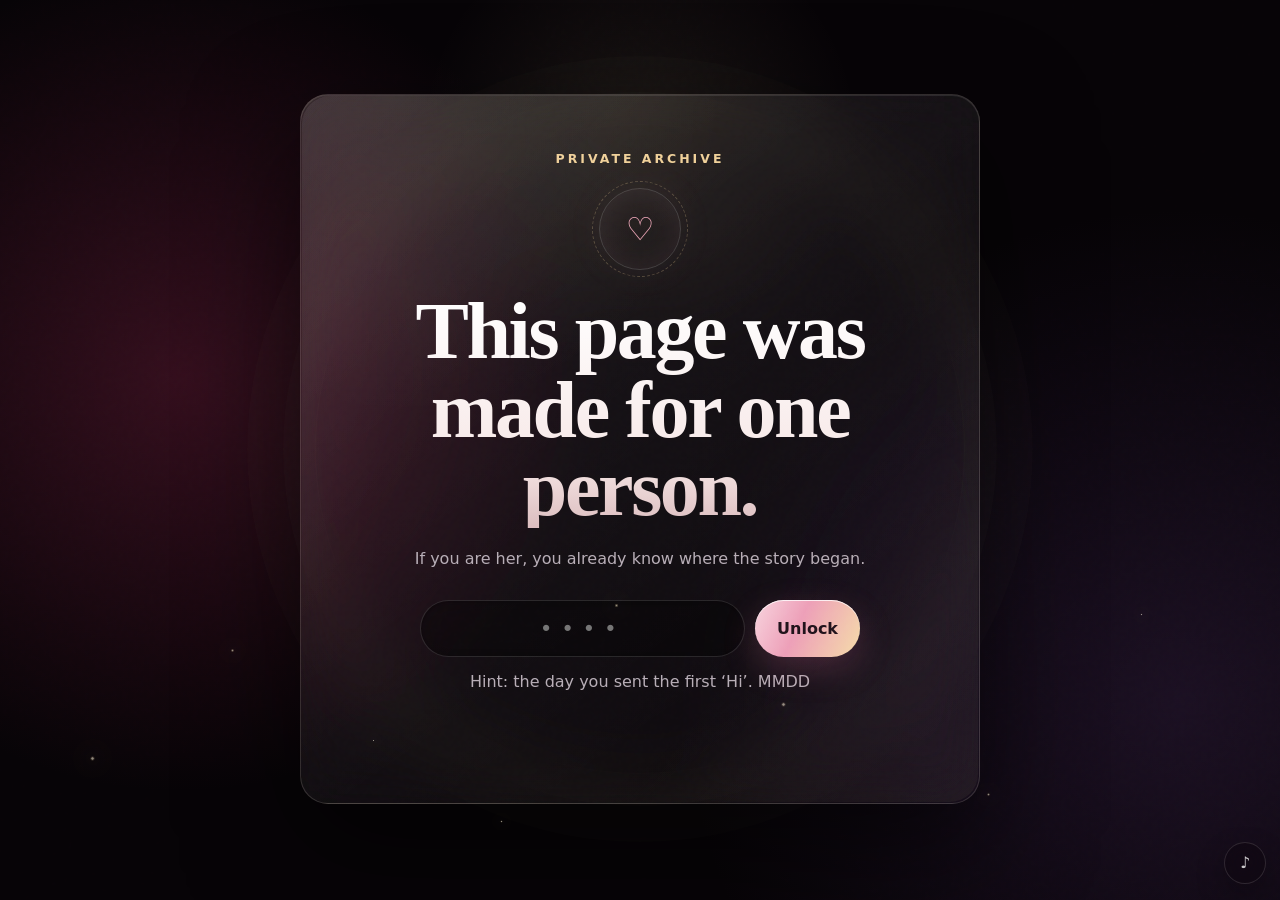
==== index.html @ b988c77b "Make Palagi player persistent through the story" ====
<!doctype html>
<html lang="en">
<head>
  <meta charset="utf-8" />
  <meta name="viewport" content="width=device-width, initial-scale=1, viewport-fit=cover" />
  <meta name="theme-color" content="#10080e" />
  <meta name="color-scheme" content="dark" />
  <meta name="apple-mobile-web-app-capable" content="yes" />
  <meta name="apple-mobile-web-app-status-bar-style" content="black-translucent" />
  <meta name="robots" content="noindex,nofollow,noarchive" />
  <title>Private Archive</title>
  <link rel="stylesheet" href="styles.css" />
</head>
<body>
  <div class="grain" aria-hidden="true"></div>
  <div class="premium-ambient" aria-hidden="true">
    <i></i><i></i><i></i><i></i><i></i><i></i><i></i><i></i>
  </div>
  <div id="experience-progress" class="experience-progress" aria-hidden="true">
    <span class="experience-progress__bar"></span>
    <span class="experience-progress__label">PRIVATE ARCHIVE</span>
  </div>
  <button id="sound-toggle" class="sound-toggle" type="button" aria-label="Play Palagi" aria-pressed="false">
    <span class="sound-toggle__icon">♪</span>
  </button>
  <aside id="song-sheet" class="song-sheet" aria-hidden="true" aria-label="Favorite song player">
    <button id="song-close" class="song-sheet__close" type="button" aria-label="Close song player">×</button>
    <div class="song-sheet__kicker">HER FAVORITE SONG</div>
    <h3>Palagi</h3>
    <p class="song-sheet__artist">TJ Monterde</p>
    <div class="song-sheet__frame">
      <iframe id="palagi-player" title="Palagi by TJ Monterde" loading="lazy"
        allow="autoplay; encrypted-media; picture-in-picture" allowfullscreen></iframe>
    </div>
    <p class="song-sheet__note">Tap play once. You can close this panel and Palagi will keep playing while you continue the story. ♡</p>
    <div class="song-sheet__actions">
      <button id="song-hide" class="song-sheet__action" type="button">Hide player • keep music</button>
      <button id="song-stop" class="song-sheet__action song-sheet__action--danger" type="button">Stop song</button>
    </div>
    <a class="song-sheet__link" href="https://www.youtube.com/watch?v=v82VtUUGFqk" target="_blank" rel="noopener">Open official music video ↗</a>
  </aside>
  <div id="photo-lightbox" class="photo-lightbox" aria-hidden="true" role="dialog" aria-label="Photo viewer">
    <button class="photo-lightbox__close" type="button" aria-label="Close photo">×</button>
    <img class="photo-lightbox__img" alt="" />
    <div class="photo-lightbox__caption"></div>
  </div>
  <main id="app" class="app-shell">

    <section class="scene active" id="scene-lock" data-scene="lock" aria-labelledby="lock-title">
      <div class="lock-card glass-card">
        <div class="eyebrow">PRIVATE ARCHIVE</div>
        <div class="lock-orbit" aria-hidden="true"><span>♡</span></div>
        <h1 id="lock-title">This page was made for one person.</h1>
        <p class="muted">If you are her, you already know where the story began.</p>
        <form id="passcode-form" class="pin-form">
          <label class="sr-only" for="passcode">Passcode</label>
          <input id="passcode" inputmode="numeric" maxlength="4" autocomplete="off" placeholder="••••" aria-describedby="passcode-hint passcode-error" />
          <button class="primary-btn" type="submit">Unlock</button>
        </form>
        <p id="passcode-hint" class="hint"></p>
        <p id="passcode-error" class="error" role="status"></p>
      </div>
    </section>

    <section class="scene" id="scene-boot" data-scene="boot" aria-label="Preparing surprise">
      <div class="boot-wrap">
        <div class="eyebrow">SOFIA ARCHIVE // BOOT</div>
        <div id="boot-lines" class="boot-lines" aria-live="polite"></div>
        <div class="progress-track"><div id="boot-progress" class="progress-bar"></div></div>
      </div>
    </section>

    <section class="scene hero-scene" id="scene-hero" data-scene="hero" aria-labelledby="hero-title">
      <img class="hero-bg" src="assets/images/hero-sofia.png" alt="Sofia smiling while holding a bouquet" />
      <div class="hero-shade"></div>
      <div class="hero-copy">
        <div class="eyebrow light" id="hero-date">FOR SOFIA • SEPTEMBER 27</div>
        <h1 id="hero-title">Happy 27th Birthday,<br><em>Love.</em></h1>
        <p id="hero-subtitle">September 27, 2026. This little corner of the internet exists only because you do.</p>
        <button class="primary-btn light-btn" data-next="story">Open our story</button>
      </div>
    </section>

    <section class="scene" id="scene-story" data-scene="story" aria-labelledby="story-title">
      <div class="topbar">
        <div>
          <div class="eyebrow">OUR STORY</div>
          <h2 id="story-title">It started with one word.</h2>
        </div>
        <div class="story-count"><span id="story-index">1</span> / <span id="story-total">7</span></div>
      </div>

      <div class="story-stage" id="story-stage">
        <article class="story-card active" data-story="0">
          <div class="story-media phone-frame"><img src="assets/images/first-hi.webp" alt="Screenshot of Sofia's first Hi message" /></div>
          <div class="story-copy">
            <span class="story-date">June 10, 2023</span>
            <h3>The first “Hi.”</h3>
            <p>And yes, for the permanent historical record: <strong>she made the first move.</strong> 😂</p>
          </div>
        </article>

        <article class="story-card" data-story="1">
          <div class="story-media"><img src="assets/images/first-meetup.webp" alt="First meetup photo together" /></div>
          <div class="story-copy"><span class="story-date">CHAPTER 02</span><h3>One “Hi” became a meet-up.</h3><p>Two smiles, one camera, and apparently the beginning of a very long side quest together.</p></div>
        </article>

        <article class="story-card" data-story="2">
          <div class="story-media"><img src="assets/images/first-date.webp" alt="First date photo together" /></div>
          <div class="story-copy"><span class="story-date">CHAPTER 03</span><h3>Then came the first date.</h3><p>No cinematic soundtrack. No perfect script. Just us, figuring out what this thing might become.</p></div>
        </article>

        <article class="story-card" data-story="3">
          <div class="story-collage three-up">
            <img src="assets/images/couple-dinner-striped.webp" alt="Couple dinner memory" />
            <img src="assets/images/couple-home-food.webp" alt="Couple enjoying food at home" />
            <img src="assets/images/couple-blue-dress.webp" alt="Couple selfie" />
          </div>
          <div class="story-copy"><span class="story-date">THE EVERYDAY STUFF</span><h3>Somehow, ordinary days became my favorites.</h3><p>Meals, malls, random selfies, small trips, tired days. The quiet archive of being us.</p></div>
        </article>

        <article class="story-card" data-story="4">
          <div class="story-collage two-up">
            <img src="assets/images/couple-christmas-dog.webp" alt="Christmas together with a dog" />
            <img src="assets/images/couple-wedding-mirror.webp" alt="Couple dressed up at a wedding" />
          </div>
          <div class="story-copy"><span class="story-date">MILESTONES</span><h3>Seasons changed. We kept showing up.</h3><p>Different places, different versions of us, same team.</p></div>
        </article>

        <article class="story-card" data-story="5">
          <div class="story-collage three-up">
            <img src="assets/images/couple-dinner-bouquet.webp" alt="Kim and Sofia together at dinner" />
            <img src="assets/images/couple-restaurant-yellow.webp" alt="Kim and Sofia sharing another meal together" />
            <img src="assets/images/couple-dinner-striped.webp" alt="Kim and Sofia on a casual date" />
          </div>
          <div class="story-copy"><span class="story-date">JULY 08 • OUR ANNIVERSARY</span><h3>The date we call ours.</h3><p>Some dates belong to the calendar. <strong>July 08 belongs to us.</strong> Another marker in the story we keep choosing together.</p></div>
        </article>

        <article class="story-card proposal-card" data-story="6">
          <div class="proposal-layout">
            <video id="proposal-video" controls playsinline preload="metadata" poster="assets/images/proposal-hands.webp">
              <source src="assets/video/proposal.mp4" type="video/mp4" />
            </video>
            <div class="proposal-stills">
              <img src="assets/images/proposal-ring-face.webp" alt="Proposal ring photo" />
              <img src="assets/images/proposal-hands.webp" alt="Hands showing engagement ring" />
            </div>
          </div>
          <div class="story-copy"><span class="story-date">THE QUESTION</span><h3>I stopped imagining a future with you.</h3><p>I started planning one. <strong>And you said yes.</strong> 💍</p></div>
        </article>

        <article class="story-card" data-story="7">
          <div class="story-media"><img src="assets/images/couple-christmas-selfie.webp" alt="Recent happy photo together" /></div>
          <div class="story-copy"><span class="story-date">NOW</span><h3>And the story is still being written.</h3><p>Which is lucky, because I have a lot more pages planned.</p></div>
        </article>
      </div>

      <div class="story-controls">
        <button id="story-prev" class="icon-btn" aria-label="Previous memory">←</button>
        <div id="story-dots" class="story-dots" aria-label="Story progress"></div>
        <button id="story-next" class="primary-btn">Next memory</button>
      </div>
    </section>

    <section class="scene chaos-scene" id="scene-chaos" data-scene="chaos" aria-labelledby="chaos-title">
      <div class="topbar">
        <div><div class="eyebrow">CLASSIFIED FILES</div><h2 id="chaos-title">SOFIA.exe</h2></div>
        <span class="status-pill">CHAOS: STABLE-ISH</span>
      </div>
      <p class="section-lede">A very serious investigation into one suspiciously adorable human.</p>
      <div class="chaos-grid">
        <figure class="chaos-card tilt-left"><img src="assets/images/funny-sofia-icecream.webp" alt="Sofia eating ice cream" /><figcaption>Evidence 01: Snack protocol engaged.</figcaption></figure>
        <figure class="chaos-card tilt-right"><img src="assets/images/funny-couple-1.webp" alt="Funny couple selfie" /><figcaption>Evidence 02: Two functioning adults.</figcaption></figure>
        <figure class="chaos-card tilt-left"><img src="assets/images/funny-sofia-scarf.webp" alt="Sofia posing with a scarf" /><figcaption>Evidence 03: Main character physics.</figcaption></figure>
        <figure class="chaos-card tilt-right"><img src="assets/images/funny-sofia-food.webp" alt="Sofia presenting food" /><figcaption>Evidence 04: Food detected. Happiness restored.</figcaption></figure>
        <figure class="chaos-card tilt-left"><img src="assets/images/funny-sofia-coffee.webp" alt="Sofia posing near coffee" /><figcaption>Evidence 05: Caffeine diplomacy.</figcaption></figure>
        <figure class="chaos-card tilt-right"><img src="assets/images/funny-sofia-home.webp" alt="Sofia at home" /><figcaption>Evidence 06: The look that ends arguments.</figcaption></figure>
      </div>
      <button class="primary-btn center-btn" data-next="game-intro">Continue investigation</button>
    </section>

    <section class="scene game-intro-scene" id="scene-game-intro" data-scene="game-intro" aria-labelledby="game-intro-title">
      <div class="game-intro-card glass-card">
        <div class="eyebrow">BONUS LEVEL UNLOCKED</div>
        <div class="versus-row">
          <div class="avatar-chip"><img src="assets/images/game-sofia.webp" alt="Sofia game avatar" /><span>SOFIA</span></div>
          <div class="vs">VS</div>
          <div class="avatar-chip danger"><img src="assets/images/game-kim.webp" alt="Kim game obstacle avatar" /><span>KIM × ???</span></div>
        </div>
        <h2 id="game-intro-title">MISSION: Escape from Kim.</h2>
        <p>Jump over four obstacles. That is all. Definitely nothing suspicious after that.</p>
        <button class="primary-btn" id="start-game">Start mission</button>
      </div>
    </section>

    <section class="scene game-scene" id="scene-game" data-scene="game" aria-labelledby="game-title">
      <div class="game-hud">
        <div><span class="eyebrow">ESCAPE FROM KIM</span><h2 id="game-title">Tap to jump</h2></div>
        <div class="score-box"><span id="game-score">0</span><small>KIMS AVOIDED</small></div>
      </div>
      <div class="game-shell" id="game-shell">
        <canvas id="game-canvas" aria-label="Mini game where Sofia jumps over Kim obstacles"></canvas>
        <div class="game-message" id="game-message" aria-live="polite"></div>
      </div>
      <div class="game-controls-note">Tap anywhere in the game or press Space.</div>
    </section>

    <section class="scene vault-scene" id="scene-vault" data-scene="vault" aria-labelledby="vault-title">
      <div class="vault-header">
        <div class="eyebrow">UNEXPECTED DATA FOUND</div>
        <h2 id="vault-title">Secret vault unlocked.</h2>
        <p>You did not lose the game. The game was the key.</p>
      </div>

      <div class="vault-grid">
        <button class="vault-card" data-vault="childhood">
          <span class="vault-icon">✦</span>
          <span class="vault-label">A photo I never get tired of</span>
          <span class="vault-open">Open</span>
        </button>
        <button class="vault-card" data-vault="letter">
          <span class="vault-icon">✉</span>
          <span class="vault-label">One last letter</span>
          <span class="vault-open">Open</span>
        </button>
        <button class="vault-card" data-vault="voice">
          <span class="vault-icon">◉</span>
          <span class="vault-label">A message in my voice</span>
          <span class="vault-open">Open</span>
        </button>
      </div>
      <div id="vault-panel" class="vault-panel" aria-live="polite"></div>
      <button class="primary-btn center-btn" id="to-cake">One final birthday mission</button>
    </section>

    <section class="scene cake-scene" id="scene-cake" data-scene="cake" aria-labelledby="cake-title">
      <div class="cake-copy">
        <div class="eyebrow">NO JOKES FOR THIS PART</div>
        <h2 id="cake-title">Make a wish, Sofia.</h2>
        <p id="cake-subtitle">Twenty-seven candles would be a fire hazard, so five will have to do. 😂 When you are ready, blow toward the microphone.</p>
      </div>

      <div class="cake-wrap" aria-label="Birthday cake with five candles">
        <div class="candles" id="candles">
          <span class="candle"><i class="flame"></i></span>
          <span class="candle"><i class="flame"></i></span>
          <span class="candle"><i class="flame"></i></span>
          <span class="candle"><i class="flame"></i></span>
          <span class="candle"><i class="flame"></i></span>
        </div>
        <div class="cake-top"></div>
        <div class="cake-layer layer-1"></div>
        <div class="cake-layer layer-2"></div>
        <div class="cake-plate"></div>
      </div>

      <div class="mic-actions">
        <button class="primary-btn" id="enable-mic">Enable microphone</button>
        <button class="ghost-btn" id="manual-blow">Or hold to blow</button>
      </div>
      <p id="mic-status" class="hint">Microphone access is optional.</p>
    </section>

    <section class="scene finale-scene" id="scene-finale" data-scene="finale" aria-labelledby="finale-title">
      <div id="confetti" class="confetti" aria-hidden="true"></div>
      <img class="finale-photo" src="assets/images/couple-christmas-selfie.webp" alt="Kim and Sofia smiling together" />
      <div class="finale-shade"></div>
      <div class="finale-copy">
        <div class="eyebrow light" id="finale-eyebrow">HAPPY 27TH BIRTHDAY • SEPTEMBER 27</div>
        <h1 id="finale-title">To my favorite person.</h1>
        <p id="final-line"></p>
        <div class="finale-actions">
          <button class="light-outline" id="replay-story">Replay memories</button>
          <button class="light-outline" id="replay-game">Play the impossible game again</button>
        </div>
      </div>
    </section>

  </main>

  <script src="config.js"></script>
  <script src="app.js"></script>
  <script src="premium.js"></script>
</body>
</html>
---- styles.css ----
:root {
  --bg: #09070b;
  --surface: #130f16;
  --surface-2: #1c1520;
  --text: #f7eff5;
  --muted: #b8aeb7;
  --rose: #f1a9ba;
  --wine: #7f233f;
  --gold: #f0d19a;
  --danger: #ff6d78;
  --border: rgba(255,255,255,.12);
  --shadow: 0 30px 80px rgba(0,0,0,.35);
  --radius: 28px;
}

* { box-sizing: border-box; }
html, body { margin: 0; min-height: 100%; background: var(--bg); color: var(--text); font-family: Inter, ui-sans-serif, system-ui, -apple-system, BlinkMacSystemFont, "Segoe UI", sans-serif; }
body { min-height: 100svh; overflow-x: hidden; }
button, input { font: inherit; }
button { cursor: pointer; }
img, video { max-width: 100%; display: block; }

.app-shell { min-height: 100svh; position: relative; }
.scene { min-height: 100svh; display: none; opacity: 0; transform: translateY(10px); transition: opacity .45s ease, transform .45s ease; position: relative; padding: clamp(24px, 5vw, 72px); overflow: hidden; }
.scene.active { display: flex; opacity: 1; transform: translateY(0); }
.scene.exiting { opacity: 0; transform: translateY(-8px); }

.grain { position: fixed; inset: 0; pointer-events: none; z-index: 50; opacity: .055; background-image: url("data:image/svg+xml,%3Csvg viewBox='0 0 180 180' xmlns='http://www.w3.org/2000/svg'%3E%3Cfilter id='n'%3E%3CfeTurbulence type='fractalNoise' baseFrequency='.92' numOctaves='3' stitchTiles='stitch'/%3E%3C/filter%3E%3Crect width='100%25' height='100%25' filter='url(%23n)' opacity='.7'/%3E%3C/svg%3E"); mix-blend-mode: soft-light; }

h1, h2, h3, p { margin-top: 0; }
h1, h2, h3 { line-height: .98; letter-spacing: -.03em; }
h1 { font-family: Georgia, "Times New Roman", serif; font-size: clamp(3.5rem, 12vw, 8rem); }
h2 { font-family: Georgia, "Times New Roman", serif; font-size: clamp(2.3rem, 7vw, 5.2rem); }
h3 { font-family: Georgia, "Times New Roman", serif; font-size: clamp(1.8rem, 4.2vw, 3.4rem); margin-bottom: 16px; }
p { line-height: 1.65; }
strong { color: #fff; }

.eyebrow { font-size: .78rem; letter-spacing: .24em; font-weight: 700; color: var(--gold); text-transform: uppercase; }
.eyebrow.light { color: #fff1cb; }
.muted, .hint { color: var(--muted); }
.error { min-height: 1.2em; color: #ff9ba4; }
.sr-only { position: absolute; width: 1px; height: 1px; padding: 0; margin: -1px; overflow: hidden; clip: rect(0,0,0,0); white-space: nowrap; border: 0; }

.glass-card { width: min(680px, 100%); padding: clamp(26px, 6vw, 56px); border: 1px solid var(--border); border-radius: var(--radius); background: linear-gradient(145deg, rgba(255,255,255,.08), rgba(255,255,255,.025)); box-shadow: var(--shadow); backdrop-filter: blur(18px); }

.primary-btn, .ghost-btn, .light-outline, .icon-btn { border: 0; border-radius: 999px; padding: 14px 22px; font-weight: 700; transition: transform .2s ease, box-shadow .2s ease, background .2s ease; }
.primary-btn { background: linear-gradient(135deg, #f2b1c0, #e990ab); color: #21131b; box-shadow: 0 10px 35px rgba(233,144,171,.22); }
.primary-btn:hover, .ghost-btn:hover, .light-outline:hover, .icon-btn:hover { transform: translateY(-2px); }
.primary-btn:active, .ghost-btn:active, .light-outline:active, .icon-btn:active { transform: translateY(0); }
.ghost-btn { background: rgba(255,255,255,.07); color: var(--text); border: 1px solid var(--border); }
.light-outline { background: rgba(0,0,0,.25); color: white; border: 1px solid rgba(255,255,255,.5); backdrop-filter: blur(10px); }
.icon-btn { width: 48px; height: 48px; padding: 0; background: rgba(255,255,255,.08); color: white; border: 1px solid var(--border); }
.center-btn { display: block; margin: 34px auto 0; }

#scene-lock { align-items: center; justify-content: center; background: radial-gradient(circle at 30% 10%, rgba(127,35,63,.32), transparent 34%), radial-gradient(circle at 80% 70%, rgba(81,48,101,.28), transparent 35%), #09070b; }
.lock-card { text-align: center; }
.lock-card h1 { font-size: clamp(2.4rem, 8vw, 5rem); margin: 18px 0; }
.lock-orbit { width: 74px; height: 74px; margin: 22px auto; border: 1px solid rgba(255,255,255,.16); border-radius: 50%; display: grid; place-items: center; position: relative; }
.lock-orbit:before { content: ""; position: absolute; inset: -8px; border-radius: 50%; border: 1px dashed rgba(240,209,154,.25); animation: spin 12s linear infinite; }
.lock-orbit span { font-size: 2rem; color: var(--rose); }
.pin-form { display: flex; gap: 10px; max-width: 440px; margin: 28px auto 12px; }
.pin-form input { flex: 1; min-width: 0; padding: 15px 18px; border-radius: 999px; border: 1px solid var(--border); background: rgba(0,0,0,.25); color: white; text-align: center; font-size: 1.35rem; letter-spacing: .4em; outline: none; }
.pin-form input:focus { border-color: rgba(241,169,186,.7); box-shadow: 0 0 0 4px rgba(241,169,186,.08); }

#scene-boot { align-items: center; justify-content: center; background: #050507; }
.boot-wrap { width: min(780px,100%); }
.boot-lines { min-height: 220px; margin: 30px 0; font-family: ui-monospace, SFMono-Regular, Menlo, Consolas, monospace; color: #e8dfe7; }
.boot-line { opacity: 0; transform: translateY(8px); animation: bootIn .35s forwards; margin: 11px 0; }
.boot-line .ok { color: #8af0bc; }
.progress-track { height: 7px; border-radius: 999px; background: rgba(255,255,255,.08); overflow: hidden; }
.progress-bar { width: 0; height: 100%; background: linear-gradient(90deg, var(--rose), var(--gold)); transition: width .5s ease; }

.hero-scene { align-items: flex-end; min-height: 100svh; padding: clamp(30px, 6vw, 80px); }
.hero-bg, .finale-photo { position: absolute; inset: 0; width: 100%; height: 100%; object-fit: cover; }
.hero-bg { object-position: center 28%; }
.hero-shade { position: absolute; inset: 0; background: linear-gradient(180deg, rgba(5,4,6,.12), rgba(8,5,8,.38) 45%, rgba(8,5,8,.94) 100%); }
.hero-copy { position: relative; z-index: 2; width: min(780px,100%); }
.hero-copy h1 { margin: 12px 0 18px; text-shadow: 0 4px 26px rgba(0,0,0,.4); }
.hero-copy em { color: #ffd8e3; }
.hero-copy p { font-size: clamp(1.05rem, 2vw, 1.3rem); color: rgba(255,255,255,.86); max-width: 600px; }
.light-btn { margin-top: 10px; }

#scene-story, .chaos-scene, .vault-scene { flex-direction: column; background: radial-gradient(circle at 85% 0%, rgba(127,35,63,.18), transparent 28%), var(--bg); }
.topbar { display: flex; align-items: flex-end; justify-content: space-between; gap: 20px; margin-bottom: 26px; }
.topbar h2 { margin: 8px 0 0; font-size: clamp(2.6rem, 6vw, 5.2rem); }
.story-count { color: var(--muted); font-weight: 700; letter-spacing: .1em; }
.story-stage { flex: 1; display: grid; place-items: center; min-height: 0; }
.story-card { display: none; width: min(1100px,100%); grid-template-columns: minmax(0,1.05fr) minmax(280px,.95fr); gap: clamp(28px,5vw,72px); align-items: center; animation: storyIn .5s ease; }
.story-card.active { display: grid; }
.story-media { border-radius: 26px; overflow: hidden; max-height: 60svh; box-shadow: var(--shadow); }
.story-media img { width: 100%; height: 100%; object-fit: cover; max-height: 60svh; }
.phone-frame { width: min(390px,100%); justify-self: center; border: 9px solid #151117; border-radius: 34px; background: #000; }
.story-copy p { color: var(--muted); font-size: 1.05rem; max-width: 520px; }
.story-date { display: inline-block; margin-bottom: 13px; color: var(--gold); font-size: .8rem; letter-spacing: .18em; font-weight: 700; }
.story-collage { display: grid; gap: 12px; min-height: 420px; }
.story-collage img { width: 100%; height: 100%; object-fit: cover; border-radius: 22px; }
.three-up { grid-template-columns: 1fr 1fr; grid-template-rows: 1fr 1fr; }
.three-up img:first-child { grid-row: 1 / 3; }
.two-up { grid-template-columns: 1fr 1fr; }
.proposal-card { grid-template-columns: 1.35fr .65fr; }
.proposal-layout { display: grid; grid-template-columns: 2fr .8fr; gap: 12px; min-height: 430px; }
.proposal-layout video { width: 100%; height: 100%; object-fit: cover; border-radius: 24px; background: #000; }
.proposal-stills { display: grid; gap: 12px; }
.proposal-stills img { width: 100%; height: 100%; object-fit: cover; border-radius: 20px; }
.story-controls { display: grid; grid-template-columns: 48px 1fr auto; gap: 14px; align-items: center; margin-top: 26px; }
.story-dots { display: flex; justify-content: center; gap: 8px; }
.story-dot { width: 9px; height: 9px; border-radius: 50%; border: 0; padding: 0; background: rgba(255,255,255,.2); }
.story-dot.active { background: var(--rose); transform: scale(1.35); }

.chaos-scene { overflow-y: auto; }
.section-lede { color: var(--muted); max-width: 680px; }
.status-pill { border: 1px solid var(--border); padding: 8px 12px; border-radius: 999px; font-size: .74rem; color: #b9f3ce; background: rgba(87,186,125,.08); }
.chaos-grid { width: min(1100px,100%); margin: 26px auto; display: grid; grid-template-columns: repeat(3,1fr); gap: clamp(14px,2vw,24px); }
.chaos-card { margin: 0; background: #f2eee8; color: #251c22; padding: 11px 11px 15px; border-radius: 9px; box-shadow: 0 22px 50px rgba(0,0,0,.28); transition: transform .25s ease; }
.chaos-card img { width: 100%; aspect-ratio: 4/5; object-fit: cover; border-radius: 4px; }
.chaos-card figcaption { padding: 12px 5px 2px; font-weight: 700; font-size: .9rem; }
.chaos-card:hover { transform: rotate(0deg) translateY(-6px) scale(1.02); }
.tilt-left { transform: rotate(-1.7deg); }
.tilt-right { transform: rotate(1.7deg); }

.game-intro-scene { align-items: center; justify-content: center; background: radial-gradient(circle at 50% 25%, rgba(241,169,186,.13), transparent 34%), #08060a; }
.game-intro-card { text-align: center; }
.game-intro-card h2 { font-size: clamp(2.4rem,7vw,5rem); margin: 28px 0 14px; }
.versus-row { display: flex; align-items: center; justify-content: center; gap: clamp(12px,4vw,34px); margin: 28px auto; }
.avatar-chip { display: grid; justify-items: center; gap: 8px; font-weight: 800; font-size: .8rem; letter-spacing: .12em; }
.avatar-chip img { width: clamp(84px,18vw,142px); aspect-ratio: 1; object-fit: cover; border-radius: 50%; border: 4px solid var(--rose); box-shadow: 0 0 0 8px rgba(241,169,186,.09); }
.avatar-chip.danger img { border-color: #ff6977; box-shadow: 0 0 0 8px rgba(255,105,119,.09); }
.vs { font-family: Georgia, "Times New Roman", serif; font-size: clamp(2rem,5vw,4rem); color: var(--gold); font-style: italic; }

.game-scene { flex-direction: column; background: linear-gradient(180deg,#10121b,#08090d); }
.game-hud { display: flex; align-items: flex-end; justify-content: space-between; gap: 18px; margin-bottom: 20px; }
.game-hud h2 { margin: 8px 0 0; font-size: clamp(2rem,5vw,4rem); }
.score-box { text-align: right; font-weight: 800; }
.score-box span { display: block; font-size: 2.3rem; color: var(--gold); }
.score-box small { color: var(--muted); font-size: .7rem; letter-spacing: .15em; }
.game-shell { flex: 1; min-height: 420px; width: min(1200px,100%); margin: auto; border-radius: 30px; overflow: hidden; position: relative; border: 1px solid rgba(255,255,255,.11); background: #171927; box-shadow: 0 28px 80px rgba(0,0,0,.4); touch-action: manipulation; }
#game-canvas { width: 100%; height: 100%; display: block; }
.game-message { position: absolute; inset: 0; display: grid; place-items: center; text-align: center; padding: 30px; pointer-events: none; font-family: Georgia, "Times New Roman", serif; font-size: clamp(2rem,7vw,5rem); text-shadow: 0 4px 30px rgba(0,0,0,.6); opacity: 0; transition: opacity .25s ease; }
.game-message.show { opacity: 1; }
.game-controls-note { text-align: center; color: var(--muted); font-size: .86rem; margin-top: 14px; }

.vault-header { text-align: center; margin-bottom: 28px; }
.vault-header h2 { margin: 10px 0; }
.vault-header p { color: var(--muted); }
.vault-grid { width: min(980px,100%); margin: 0 auto; display: grid; grid-template-columns: repeat(3,1fr); gap: 16px; }
.vault-card { min-height: 190px; text-align: left; padding: 24px; border-radius: 24px; border: 1px solid var(--border); background: linear-gradient(145deg,rgba(255,255,255,.07),rgba(255,255,255,.025)); color: white; display: flex; flex-direction: column; justify-content: space-between; transition: transform .2s ease, border-color .2s ease; }
.vault-card:hover { transform: translateY(-4px); border-color: rgba(241,169,186,.5); }
.vault-icon { font-size: 2rem; color: var(--gold); }
.vault-label { font-family: Georgia, "Times New Roman", serif; font-size: 1.45rem; }
.vault-open { color: var(--rose); font-size: .82rem; font-weight: 700; text-transform: uppercase; letter-spacing: .12em; }
.vault-panel { width: min(900px,100%); margin: 24px auto 0; min-height: 80px; }
.vault-reveal { border: 1px solid var(--border); border-radius: 28px; padding: clamp(22px,5vw,42px); background: rgba(255,255,255,.04); display: grid; grid-template-columns: minmax(180px,.7fr) 1fr; gap: clamp(20px,4vw,40px); align-items: center; animation: storyIn .4s ease; }
.vault-reveal img { width: 100%; max-height: 460px; object-fit: cover; border-radius: 22px; }
.vault-reveal h3 { margin: 0 0 14px; }
.vault-reveal p { color: var(--muted); white-space: pre-line; }
.vault-placeholder { text-align: center; padding: 38px; border: 1px dashed rgba(255,255,255,.18); border-radius: 24px; color: var(--muted); }

.cake-scene { flex-direction: column; align-items: center; justify-content: center; text-align: center; background: radial-gradient(circle at 50% 36%, rgba(242,177,192,.14), transparent 24%), #060507; }
.cake-copy { max-width: 780px; }
.cake-copy h2 { margin: 10px 0 14px; }
.cake-copy p { color: var(--muted); }
.cake-wrap { position: relative; width: min(390px,80vw); height: 330px; margin: 20px auto 4px; }
.cake-layer { position: absolute; left: 50%; transform: translateX(-50%); border-radius: 22px 22px 18px 18px; background: linear-gradient(180deg,#f1b1c2,#c77891); box-shadow: inset 0 -18px 0 rgba(120,35,65,.13); }
.layer-1 { width: 78%; height: 85px; bottom: 64px; }
.layer-2 { width: 62%; height: 75px; bottom: 140px; background: linear-gradient(180deg,#f8d0d9,#e5a1b5); }
.cake-top { position: absolute; left: 50%; bottom: 195px; transform: translateX(-50%); width: 62%; height: 32px; background: #fff3e7; border-radius: 50%; box-shadow: 0 8px 0 #f0c8c2; }
.cake-plate { position: absolute; left: 50%; bottom: 43px; transform: translateX(-50%); width: 92%; height: 20px; border-radius: 50%; background: linear-gradient(180deg,#d6d2d9,#8a858d); }
.candles { position: absolute; left: 50%; bottom: 213px; transform: translateX(-50%); width: 52%; display: flex; justify-content: space-between; z-index: 4; }
.candle { width: 12px; height: 48px; border-radius: 5px; background: repeating-linear-gradient(45deg,#f7f0e9 0 7px,#e68da8 7px 14px); position: relative; }
.flame { position: absolute; width: 16px; height: 25px; left: 50%; top: -28px; transform: translateX(-50%); border-radius: 70% 30% 65% 35%; background: radial-gradient(circle at 50% 65%,#fff8a8 0 24%,#ffc14c 25% 55%,#ff6a3d 56% 100%); filter: drop-shadow(0 0 14px rgba(255,190,74,.75)); animation: flicker .18s infinite alternate; transform-origin: center bottom; transition: opacity .5s ease, transform .5s ease; }
.candle.out .flame { opacity: 0; transform: translateX(-50%) translateY(-10px) scale(.2); }
.candle.out:after { content: ""; position: absolute; width: 9px; height: 35px; left: 50%; top: -36px; border-radius: 50%; border-left: 2px solid rgba(255,255,255,.25); transform: translateX(-50%); animation: smoke 2.3s ease-out forwards; }
.mic-actions { display: flex; gap: 10px; justify-content: center; flex-wrap: wrap; }

.finale-scene { align-items: flex-end; padding: clamp(30px,6vw,80px); }
.finale-photo { object-position: center 45%; }
.finale-shade { position: absolute; inset: 0; background: linear-gradient(180deg,rgba(0,0,0,.12),rgba(0,0,0,.75) 70%,rgba(0,0,0,.92)); }
.finale-copy { position: relative; z-index: 3; width: min(900px,100%); }
.finale-copy h1 { font-size: clamp(3rem,10vw,7.2rem); margin: 10px 0 18px; }
.finale-copy p { font-size: clamp(1.05rem,2vw,1.35rem); max-width: 650px; }
.finale-actions { display: flex; gap: 10px; flex-wrap: wrap; margin-top: 24px; }
.confetti { position: absolute; inset: 0; z-index: 2; overflow: hidden; pointer-events: none; }
.confetti-piece { position: absolute; width: 8px; height: 16px; top: -30px; border-radius: 2px; animation: confettiFall linear forwards; }

@keyframes spin { to { transform: rotate(360deg); } }
@keyframes bootIn { to { opacity: 1; transform: translateY(0); } }
@keyframes storyIn { from { opacity: 0; transform: translateY(14px) scale(.99); } to { opacity: 1; transform: none; } }
@keyframes flicker { from { transform: translateX(-50%) rotate(-4deg) scale(.96); } to { transform: translateX(-50%) rotate(5deg) scale(1.04); } }
@keyframes smoke { 0% { opacity: 0; transform: translateX(-50%) translateY(0) scale(.7); } 20% { opacity: .5; } 100% { opacity: 0; transform: translateX(-20%) translateY(-45px) scale(1.4); } }
@keyframes confettiFall { to { transform: translate3d(var(--drift), 110vh, 0) rotate(760deg); } }

@media (max-width: 820px) {
  .scene { padding: 22px 18px calc(24px + env(safe-area-inset-bottom)); }
  .pin-form { flex-direction: column; }
  .story-card, .proposal-card { grid-template-columns: 1fr; gap: 20px; }
  .story-stage { align-items: start; overflow-y: auto; }
  .story-media { max-height: 48svh; }
  .story-media img { max-height: 48svh; }
  .phone-frame { max-height: 48svh; width: min(320px,88%); }
  .proposal-layout { min-height: 360px; grid-template-columns: 1fr .42fr; }
  .story-copy h3 { font-size: 2.2rem; }
  .chaos-grid { grid-template-columns: repeat(2,1fr); }
  .vault-grid { grid-template-columns: 1fr; }
  .vault-card { min-height: 130px; }
  .vault-reveal { grid-template-columns: 1fr; }
  .vault-reveal img { max-height: 50svh; }
  .game-shell { min-height: 56svh; }
  .hero-bg { object-position: 52% 25%; }
  .finale-photo { object-position: 55% center; }
}

@media (max-width: 520px) {
  .topbar { align-items: start; }
  .topbar h2 { font-size: 2.75rem; }
  .story-controls { grid-template-columns: 44px 1fr; }
  .story-controls .primary-btn { grid-column: 1 / 3; }
  .story-dots { justify-content: flex-end; }
  .chaos-grid { grid-template-columns: 1fr 1fr; gap: 9px; }
  .chaos-card { padding: 7px 7px 10px; }
  .chaos-card figcaption { font-size: .76rem; }
  .versus-row { gap: 12px; }
  .game-hud h2 { font-size: 2.1rem; }
  .score-box span { font-size: 1.7rem; }
  .finale-actions { flex-direction: column; align-items: flex-start; }
}

@media (prefers-reduced-motion: reduce) {
  *, *:before, *:after { animation-duration: .01ms !important; animation-iteration-count: 1 !important; scroll-behavior: auto !important; transition-duration: .01ms !important; }
}


/* =========================================================
   V2 PREMIUM MOBILE EXPERIENCE
   Cinematic polish layered on top of the stable V1.2 build.
   ========================================================= */

:root{
  --premium-ink:#070407;
  --premium-wine:#3a0d1f;
  --premium-rose:#f3b6c7;
  --premium-champagne:#f5dca9;
  --premium-pearl:#fffaf7;
  --premium-glass:rgba(22,10,18,.58);
  --premium-line:rgba(255,242,225,.16);
  --premium-shadow:0 28px 90px rgba(0,0,0,.52);
  --premium-ease:cubic-bezier(.2,.8,.2,1);
}

html{scroll-behavior:smooth;background:#070407;}
body{
  background:
    radial-gradient(circle at 20% -10%,rgba(126,31,65,.24),transparent 30%),
    radial-gradient(circle at 90% 30%,rgba(83,55,111,.14),transparent 25%),
    #070407;
  -webkit-font-smoothing:antialiased;
  text-rendering:optimizeLegibility;
  overscroll-behavior-y:none;
}
body.lightbox-open{overflow:hidden;}
button{-webkit-tap-highlight-color:transparent;}
button:focus-visible,input:focus-visible{outline:2px solid var(--premium-champagne);outline-offset:4px;}
::selection{background:rgba(243,182,199,.35);color:white;}

.app-shell{isolation:isolate;}
.scene{
  padding-top:max(24px,env(safe-area-inset-top));
  padding-left:max(18px,env(safe-area-inset-left));
  padding-right:max(18px,env(safe-area-inset-right));
  padding-bottom:max(26px,env(safe-area-inset-bottom));
}
.scene.active{
  animation:premiumSceneIn .82s var(--premium-ease) both;
}
.scene.exiting{
  animation:premiumSceneOut .32s ease both;
}
.scene::after{
  content:"";
  position:absolute;
  inset:0;
  pointer-events:none;
  background:linear-gradient(120deg,transparent 0 42%,rgba(255,255,255,.028) 50%,transparent 58%);
  transform:translateX(-120%);
  animation:sceneSheen 7s ease-in-out infinite;
  z-index:0;
}

.grain{opacity:.075;z-index:90;}
.premium-ambient{
  position:fixed;inset:0;z-index:80;pointer-events:none;overflow:hidden;
  mix-blend-mode:screen;opacity:.55;
}
.premium-ambient i{
  position:absolute;width:5px;height:5px;border-radius:50%;
  background:radial-gradient(circle,#fff8df 0 26%,rgba(245,220,169,.55) 32%,transparent 72%);
  filter:drop-shadow(0 0 10px rgba(245,220,169,.65));
  animation:ambientFloat linear infinite;
}
.premium-ambient i:nth-child(1){left:7%;top:84%;animation-duration:11s;animation-delay:-3s}
.premium-ambient i:nth-child(2){left:18%;top:72%;animation-duration:15s;animation-delay:-8s;transform:scale(.7)}
.premium-ambient i:nth-child(3){left:39%;top:91%;animation-duration:13s;animation-delay:-6s;transform:scale(.5)}
.premium-ambient i:nth-child(4){left:61%;top:78%;animation-duration:17s;animation-delay:-10s}
.premium-ambient i:nth-child(5){left:77%;top:88%;animation-duration:12s;animation-delay:-4s;transform:scale(.65)}
.premium-ambient i:nth-child(6){left:89%;top:68%;animation-duration:16s;animation-delay:-12s;transform:scale(.45)}
.premium-ambient i:nth-child(7){left:48%;top:67%;animation-duration:19s;animation-delay:-15s;transform:scale(.8)}
.premium-ambient i:nth-child(8){left:29%;top:82%;animation-duration:14s;animation-delay:-1s;transform:scale(.4)}

.experience-progress{
  position:fixed;z-index:120;left:max(14px,env(safe-area-inset-left));
  right:max(14px,env(safe-area-inset-right));top:max(10px,env(safe-area-inset-top));
  height:2px;background:rgba(255,255,255,.09);border-radius:99px;
  opacity:0;transform:translateY(-10px);transition:.35s var(--premium-ease);pointer-events:none;
}
.experience-progress.visible{opacity:1;transform:none;}
.experience-progress__bar{
  display:block;height:100%;width:0;border-radius:inherit;
  background:linear-gradient(90deg,var(--premium-rose),var(--premium-champagne),#fff);
  box-shadow:0 0 14px rgba(245,220,169,.7);
  transition:width .65s var(--premium-ease);
}
.experience-progress__label{
  position:absolute;right:0;top:8px;color:rgba(255,255,255,.5);
  font-size:.55rem;letter-spacing:.18em;font-weight:800;
}

.sound-toggle{
  position:fixed;right:max(14px,env(safe-area-inset-right));bottom:max(16px,env(safe-area-inset-bottom));
  z-index:125;width:42px;height:42px;border-radius:50%;padding:0;
  color:#fff;border:1px solid rgba(255,255,255,.16);
  background:rgba(16,8,14,.62);backdrop-filter:blur(18px) saturate(150%);
  box-shadow:0 12px 32px rgba(0,0,0,.35);display:grid;place-items:center;
  opacity:.78;
}
.sound-toggle[aria-pressed="true"]{
  color:var(--premium-champagne);border-color:rgba(245,220,169,.45);
  box-shadow:0 0 0 4px rgba(245,220,169,.06),0 12px 32px rgba(0,0,0,.35);
}
.sound-toggle__icon{font-size:1rem;transform:translateY(-1px);}

.glass-card{
  border:1px solid rgba(255,239,225,.15);
  background:
    linear-gradient(145deg,rgba(255,255,255,.085),rgba(255,255,255,.018)),
    radial-gradient(circle at 15% 0%,rgba(245,220,169,.08),transparent 35%);
  box-shadow:0 40px 110px rgba(0,0,0,.55),inset 0 1px 0 rgba(255,255,255,.09);
  backdrop-filter:blur(26px) saturate(135%);
}

.primary-btn,.ghost-btn,.light-outline,.icon-btn{
  min-height:48px;position:relative;overflow:hidden;
  transition:transform .28s var(--premium-ease),box-shadow .28s var(--premium-ease),border-color .28s ease,filter .28s ease;
}
.primary-btn{
  background:linear-gradient(115deg,#f8d4de 0%,#ed9fb8 42%,#f5dca9 100%);
  box-shadow:0 12px 34px rgba(226,120,157,.22),inset 0 1px 0 rgba(255,255,255,.8);
}
.primary-btn::after,.ghost-btn::after,.light-outline::after{
  content:"";position:absolute;inset:-2px;
  background:linear-gradient(110deg,transparent 30%,rgba(255,255,255,.45) 48%,transparent 66%);
  transform:translateX(-130%);transition:transform .65s var(--premium-ease);pointer-events:none;
}
.primary-btn:hover::after,.primary-btn:active::after,.ghost-btn:hover::after,.light-outline:hover::after{transform:translateX(130%);}
.primary-btn:active,.ghost-btn:active,.light-outline:active,.icon-btn:active{transform:scale(.975);filter:brightness(1.04);}

#scene-lock{
  background:
    radial-gradient(circle at 50% 15%,rgba(245,220,169,.08),transparent 22%),
    radial-gradient(circle at 14% 42%,rgba(125,33,65,.38),transparent 34%),
    radial-gradient(circle at 92% 78%,rgba(80,48,105,.28),transparent 36%),
    #070407;
}
#scene-lock::before{
  content:"";position:absolute;width:72vmin;height:72vmin;border-radius:50%;
  border:1px solid rgba(245,220,169,.08);
  box-shadow:0 0 0 32px rgba(245,220,169,.016),0 0 0 68px rgba(245,220,169,.012);
  animation:haloBreath 5.5s ease-in-out infinite;
}
.lock-card{position:relative;z-index:2;}
.lock-card::before{
  content:"";position:absolute;inset:1px;border-radius:inherit;pointer-events:none;
  background:linear-gradient(125deg,rgba(255,255,255,.08),transparent 32%,transparent 70%,rgba(245,220,169,.055));
}
.lock-orbit{width:82px;height:82px;box-shadow:inset 0 0 30px rgba(243,182,199,.08),0 0 45px rgba(243,182,199,.05);}
.lock-orbit span{animation:heartPulse 2.8s ease-in-out infinite;}
.lock-card h1{
  background:linear-gradient(180deg,#fff 0%,#f7e9e8 70%,#dcbdbf 100%);
  -webkit-background-clip:text;background-clip:text;color:transparent;
}
.pin-form input{
  min-height:52px;background:rgba(0,0,0,.32);
  box-shadow:inset 0 1px 14px rgba(0,0,0,.22);
}

#scene-boot::before{
  content:"";position:absolute;inset:0;
  background:linear-gradient(rgba(255,255,255,.016) 1px,transparent 1px),
             linear-gradient(90deg,rgba(255,255,255,.016) 1px,transparent 1px);
  background-size:38px 38px;
  mask-image:linear-gradient(to bottom,transparent,#000 18%,#000 82%,transparent);
}
.boot-wrap{position:relative;z-index:2;}
.boot-lines{
  border-left:1px solid rgba(245,220,169,.22);
  padding-left:18px;
}
.progress-track{height:3px;box-shadow:0 0 22px rgba(245,220,169,.08);}
.progress-bar{box-shadow:0 0 24px rgba(245,220,169,.45);}

.hero-scene,.finale-scene{
  isolation:isolate;background:#080507;
}
.hero-scene::before,.finale-scene::before{
  content:"";position:absolute;inset:-9%;z-index:-3;
  background-image:url("assets/images/hero-sofia.png");
  background-size:cover;background-position:center 30%;
  filter:blur(34px) saturate(1.25) brightness(.55);
  transform:scale(1.12);
}
.finale-scene::before{
  background-image:url("assets/images/couple-christmas-selfie.webp");
  background-position:center;
}
.hero-bg,.finale-photo{
  z-index:-2;object-fit:contain;
  object-position:center center;
  padding:clamp(0px,2vw,20px);
  filter:saturate(1.06) contrast(1.02);
  animation:premiumPhotoReveal 1.4s var(--premium-ease) both,kenBurns 16s ease-in-out 1.4s infinite alternate;
}
.hero-shade,.finale-shade{z-index:-1;}
.hero-shade{
  background:
    linear-gradient(180deg,rgba(4,2,4,.10) 0%,rgba(5,3,5,.18) 42%,rgba(7,4,7,.92) 84%,#070407 100%),
    radial-gradient(circle at 50% 35%,transparent 0 32%,rgba(0,0,0,.28) 85%);
}
.hero-copy,.finale-copy{
  text-shadow:0 3px 24px rgba(0,0,0,.55);
  animation:copyRise .95s .18s var(--premium-ease) both;
}
.hero-copy h1,.finale-copy h1{
  background:linear-gradient(180deg,#fff 0%,#fff6f2 55%,#efcbd2 100%);
  -webkit-background-clip:text;background-clip:text;color:transparent;
}
.hero-copy em{color:transparent;background:linear-gradient(90deg,#f7d9e2,#f5dca9);-webkit-background-clip:text;background-clip:text;}
.hero-copy .primary-btn{margin-top:12px;}

#scene-story{
  background:
    radial-gradient(circle at 100% 0%,rgba(112,29,59,.23),transparent 30%),
    radial-gradient(circle at 0% 95%,rgba(69,45,90,.16),transparent 34%),
    #080608;
}
.topbar{position:relative;z-index:3;}
.story-count{
  padding:8px 11px;border:1px solid rgba(255,255,255,.1);
  border-radius:999px;background:rgba(255,255,255,.025);backdrop-filter:blur(12px);
}
.story-card.active{animation:premiumCardIn .68s var(--premium-ease) both;}
.story-media,.story-collage,.proposal-layout{
  position:relative;border:1px solid rgba(255,255,255,.10);
  background:
    radial-gradient(circle at 50% 30%,rgba(243,182,199,.10),transparent 45%),
    rgba(255,255,255,.025);
  box-shadow:var(--premium-shadow),inset 0 1px 0 rgba(255,255,255,.06);
}
.story-media::after,.proposal-layout::after{
  content:"";position:absolute;inset:0;border-radius:inherit;pointer-events:none;
  box-shadow:inset 0 0 0 1px rgba(255,255,255,.035);
}
.story-media img{
  object-fit:contain;
  width:100%;height:auto;max-height:58svh;
  background:#0b080b;
}
.phone-frame img{object-fit:contain;}
.story-copy{position:relative;}
.story-copy::before{
  content:"";display:block;width:42px;height:1px;margin-bottom:18px;
  background:linear-gradient(90deg,var(--premium-champagne),transparent);
}
.story-copy h3{color:#fff8f5;text-wrap:balance;}
.story-copy p{color:#c9bec7;}
.story-dot{transition:.35s var(--premium-ease);}
.story-dot.active{width:24px;border-radius:99px;transform:none;background:linear-gradient(90deg,var(--premium-rose),var(--premium-champagne));}
.story-controls{position:relative;z-index:5;}

.chaos-scene{
  background:
    radial-gradient(circle at 15% 20%,rgba(245,220,169,.07),transparent 23%),
    radial-gradient(circle at 85% 60%,rgba(131,36,70,.18),transparent 30%),
    #080608;
}
.chaos-card{
  border-radius:18px;padding:9px 9px 16px;
  box-shadow:0 24px 55px rgba(0,0,0,.38);
  animation:photoFloat 5.5s ease-in-out infinite;
}
.chaos-card:nth-child(2n){animation-delay:-2.7s;}
.chaos-card:nth-child(3n){animation-delay:-4.1s;}
.chaos-card img{object-fit:contain;background:#e8e2dd;}
.chaos-card figcaption{font-family:Georgia,"Times New Roman",serif;font-size:.88rem;}

.game-intro-scene::before{
  content:"";position:absolute;inset:0;
  background:
    repeating-linear-gradient(0deg,transparent 0 5px,rgba(255,255,255,.015) 5px 6px),
    radial-gradient(circle at 50% 42%,rgba(238,149,176,.15),transparent 32%);
  animation:scanDrift 10s linear infinite;
}
.game-intro-card{position:relative;z-index:2;}
.avatar-chip img{animation:avatarHover 3s ease-in-out infinite;}
.avatar-chip.danger img{animation-delay:-1.5s;}
.vs{text-shadow:0 0 34px rgba(245,220,169,.25);animation:vsPulse 1.8s ease-in-out infinite;}

.game-scene{background:#07080e;}
.game-shell{
  min-height:min(58svh,560px);
  border:1px solid rgba(245,220,169,.16);
  box-shadow:0 28px 85px rgba(0,0,0,.52),0 0 0 1px rgba(255,255,255,.025),0 0 46px rgba(116,74,144,.07);
}
.game-shell::before{
  content:"";position:absolute;inset:0;z-index:4;pointer-events:none;
  background:linear-gradient(rgba(255,255,255,.018) 1px,transparent 1px);
  background-size:100% 4px;mix-blend-mode:overlay;opacity:.5;
}
.game-shell::after{
  content:"";position:absolute;inset:0;z-index:5;pointer-events:none;
  box-shadow:inset 0 0 75px rgba(0,0,0,.52);
}
.score-box{
  padding:8px 10px;border-radius:14px;border:1px solid rgba(255,255,255,.08);
  background:rgba(255,255,255,.025);
}
.score-box.score-pulse{animation:scorePulse .36s ease;}

.vault-scene{
  background:
    radial-gradient(circle at 50% 0%,rgba(245,220,169,.08),transparent 28%),
    radial-gradient(circle at 8% 75%,rgba(114,29,59,.18),transparent 35%),
    #080608;
}
.vault-card{
  border-color:rgba(245,220,169,.14);
  background:
    linear-gradient(145deg,rgba(255,255,255,.072),rgba(255,255,255,.018)),
    radial-gradient(circle at 0% 0%,rgba(245,220,169,.06),transparent 35%);
  box-shadow:0 18px 46px rgba(0,0,0,.24),inset 0 1px 0 rgba(255,255,255,.055);
}
.vault-card:active{transform:scale(.98);}
.vault-icon{filter:drop-shadow(0 0 12px rgba(245,220,169,.25));}
.vault-reveal{
  background:linear-gradient(145deg,rgba(255,255,255,.055),rgba(255,255,255,.018));
  box-shadow:0 24px 70px rgba(0,0,0,.34);
}
.vault-reveal img{object-fit:contain;background:#0b080b;}
.vault-reveal p{font-size:1rem;line-height:1.8;}

.cake-scene{
  background:
    radial-gradient(circle at 50% 34%,rgba(255,202,132,.12),transparent 22%),
    radial-gradient(circle at 50% 55%,rgba(234,141,171,.12),transparent 36%),
    #060406;
}
.cake-wrap{filter:drop-shadow(0 35px 44px rgba(0,0,0,.45));animation:cakeFloat 4.4s ease-in-out infinite;}
.cake-layer{box-shadow:inset 0 -18px 0 rgba(120,35,65,.13),inset 0 2px 0 rgba(255,255,255,.32);}
.flame{filter:drop-shadow(0 0 16px rgba(255,190,74,.95)) drop-shadow(0 0 32px rgba(255,137,75,.38));}
.candle:not(.out) .flame::after{
  content:"";position:absolute;inset:-12px;border-radius:50%;background:rgba(255,188,84,.10);filter:blur(8px);
}
.cake-scene.wish-received::before{
  content:"";position:absolute;inset:0;pointer-events:none;
  background:radial-gradient(circle at 50% 40%,rgba(255,255,255,.17),transparent 0 2%,transparent 34%);
  animation:wishFlash 1.2s ease both;
}

.finale-scene{
  background:#070407;
}
.finale-shade{
  background:
    linear-gradient(180deg,rgba(0,0,0,.08),rgba(0,0,0,.16) 42%,rgba(5,3,5,.88) 79%,#070407),
    radial-gradient(circle at 50% 35%,transparent 0 30%,rgba(0,0,0,.32) 88%);
}
.finale-copy{padding-bottom:max(0px,env(safe-area-inset-bottom));}
.confetti-piece{box-shadow:0 0 8px rgba(255,255,255,.12);}
.finale-copy h1{animation:titleGlow 4s ease-in-out infinite;}

.photo-lightbox{
  position:fixed;inset:0;z-index:500;display:grid;grid-template-rows:1fr auto;
  place-items:center;padding:max(56px,env(safe-area-inset-top)) 14px max(22px,env(safe-area-inset-bottom));
  background:rgba(4,2,4,.94);backdrop-filter:blur(24px) saturate(125%);
  opacity:0;visibility:hidden;transition:.28s ease;
}
.photo-lightbox.open{opacity:1;visibility:visible;}
.photo-lightbox__img{
  width:100%;height:100%;max-width:1000px;max-height:calc(100svh - 120px);
  object-fit:contain;border-radius:16px;box-shadow:0 30px 100px rgba(0,0,0,.7);
  transform:scale(.96);transition:.38s var(--premium-ease);
}
.photo-lightbox.open .photo-lightbox__img{transform:scale(1);}
.photo-lightbox__close{
  position:absolute;right:max(14px,env(safe-area-inset-right));top:max(14px,env(safe-area-inset-top));
  z-index:2;width:44px;height:44px;border-radius:50%;border:1px solid rgba(255,255,255,.18);
  background:rgba(255,255,255,.07);color:#fff;font-size:1.8rem;line-height:1;
}
.photo-lightbox__caption{
  padding-top:10px;color:rgba(255,255,255,.72);font-size:.82rem;text-align:center;letter-spacing:.03em;
}

.ripple-dot{
  position:fixed;z-index:600;pointer-events:none;width:12px;height:12px;border-radius:50%;
  border:1px solid rgba(255,255,255,.65);transform:translate(-50%,-50%) scale(.2);
  animation:rippleOut .55s ease-out forwards;
}

img.premium-ready{
  opacity:0;filter:blur(8px) saturate(.8);transform:scale(1.012);
  transition:opacity .62s ease,filter .72s ease,transform .72s var(--premium-ease);
}
img.premium-ready.premium-loaded{opacity:1;filter:none;transform:none;}

@keyframes premiumSceneIn{from{opacity:0;transform:translateY(14px) scale(1.008);filter:blur(6px)}to{opacity:1;transform:none;filter:none}}
@keyframes premiumSceneOut{to{opacity:0;transform:translateY(-8px) scale(.995);filter:blur(5px)}}
@keyframes sceneSheen{0%,55%{transform:translateX(-120%)}75%,100%{transform:translateX(120%)}}
@keyframes ambientFloat{0%{transform:translate3d(0,0,0) scale(.55);opacity:0}10%{opacity:.8}85%{opacity:.45}100%{transform:translate3d(24px,-105vh,0) scale(1.25);opacity:0}}
@keyframes haloBreath{50%{transform:scale(1.045);opacity:.7}}
@keyframes heartPulse{0%,100%{transform:scale(1)}50%{transform:scale(1.13);filter:drop-shadow(0 0 14px rgba(243,182,199,.45))}}
@keyframes premiumPhotoReveal{from{opacity:0;filter:blur(16px) saturate(.7);transform:scale(1.02)}to{opacity:1;filter:saturate(1.06) contrast(1.02);transform:scale(.96)}}
@keyframes kenBurns{from{transform:scale(.96) translate3d(0,0,0)}to{transform:scale(1.005) translate3d(0,-.7%,0)}}
@keyframes copyRise{from{opacity:0;transform:translateY(24px)}to{opacity:1;transform:none}}
@keyframes premiumCardIn{from{opacity:0;transform:translateX(24px) scale(.985);filter:blur(6px)}to{opacity:1;transform:none;filter:none}}
@keyframes photoFloat{0%,100%{translate:0 0}50%{translate:0 -5px}}
@keyframes avatarHover{0%,100%{transform:translateY(0) rotate(-1deg)}50%{transform:translateY(-8px) rotate(1deg)}}
@keyframes vsPulse{50%{transform:scale(1.06);filter:brightness(1.2)}}
@keyframes scanDrift{to{background-position:0 80px,0 0}}
@keyframes scorePulse{50%{transform:scale(1.08);box-shadow:0 0 28px rgba(245,220,169,.18)}}
@keyframes cakeFloat{0%,100%{transform:translateY(0)}50%{transform:translateY(-7px)}}
@keyframes wishFlash{0%{opacity:0}35%{opacity:1}100%{opacity:0}}
@keyframes titleGlow{0%,100%{filter:drop-shadow(0 0 0 rgba(245,220,169,0))}50%{filter:drop-shadow(0 0 18px rgba(245,220,169,.16))}}
@keyframes rippleOut{to{width:70px;height:70px;opacity:0;transform:translate(-50%,-50%) scale(1)}}

@media (max-width:820px){
  .scene{
    padding-top:max(32px,calc(env(safe-area-inset-top) + 18px));
    padding-left:max(16px,env(safe-area-inset-left));
    padding-right:max(16px,env(safe-area-inset-right));
  }
  h1{font-size:clamp(3.15rem,15vw,5.5rem);}
  h2{font-size:clamp(2.5rem,11vw,4.2rem);}
  h3{font-size:clamp(1.95rem,8.6vw,3rem);}
  .eyebrow{font-size:.68rem;letter-spacing:.19em;}
  .hero-scene,.finale-scene{padding-bottom:max(30px,calc(env(safe-area-inset-bottom) + 24px));}
  .hero-bg,.finale-photo{
    object-fit:contain;object-position:center 34%;padding:0;
    animation:premiumPhotoReveal 1.3s var(--premium-ease) both;
  }
  .hero-scene::before,.finale-scene::before{filter:blur(26px) saturate(1.15) brightness(.48);}
  .hero-copy,.finale-copy{
    padding:18px 4px 0;
    background:linear-gradient(180deg,transparent,rgba(7,4,7,.16));
  }
  .hero-copy h1{font-size:clamp(3.25rem,15.7vw,5.3rem);margin-bottom:14px;}
  .hero-copy p{font-size:.98rem;line-height:1.58;}
  .topbar{margin-bottom:18px;}
  .topbar h2{font-size:clamp(2.35rem,11vw,3.6rem);}
  .story-stage{overflow:visible;align-items:start;}
  .story-card,.proposal-card{gap:18px;}
  .story-media{
    width:100%;max-height:none;border-radius:22px;
  }
  .story-media img{
    width:100%;height:auto;max-height:52svh;object-fit:contain;
  }
  .phone-frame{width:min(300px,92%);margin-inline:auto;}
  .story-collage{
    display:flex!important;min-height:0;gap:10px;overflow-x:auto;overflow-y:hidden;
    padding:3px 3px 10px;scroll-snap-type:x mandatory;
    -webkit-overflow-scrolling:touch;scrollbar-width:none;
    border:0;background:transparent;box-shadow:none;
  }
  .story-collage::-webkit-scrollbar{display:none;}
  .story-collage img{
    flex:0 0 82%;width:82%;height:auto!important;max-height:52svh;
    object-fit:contain!important;border-radius:20px;scroll-snap-align:center;
    background:#0b080b;border:1px solid rgba(255,255,255,.08);
    box-shadow:0 18px 44px rgba(0,0,0,.28);
  }
  .proposal-layout{
    min-height:0;display:flex;overflow-x:auto;gap:10px;
    padding:3px 3px 10px;border:0;background:transparent;box-shadow:none;
    scroll-snap-type:x mandatory;scrollbar-width:none;
  }
  .proposal-layout::-webkit-scrollbar{display:none;}
  .proposal-layout video,.proposal-stills{
    flex:0 0 92%;width:92%;height:auto;min-height:0;scroll-snap-align:center;
  }
  .proposal-layout video{max-height:55svh;object-fit:contain;background:#000;border-radius:20px;}
  .proposal-stills{display:flex;gap:10px;}
  .proposal-stills img{flex:0 0 82%;width:82%;height:auto;max-height:55svh;object-fit:contain;background:#0b080b;}
  .story-copy{padding:0 3px;}
  .story-copy p{font-size:.97rem;line-height:1.62;}
  .story-controls{
    position:sticky;bottom:max(8px,env(safe-area-inset-bottom));z-index:12;
    margin-top:18px;padding:8px;border:1px solid rgba(255,255,255,.08);
    border-radius:24px;background:rgba(10,6,10,.72);
    backdrop-filter:blur(20px) saturate(150%);box-shadow:0 16px 44px rgba(0,0,0,.28);
  }
  .chaos-grid{grid-template-columns:1fr;gap:18px;}
  .chaos-card{width:94%;margin-inline:auto;transform:none!important;}
  .chaos-card img{width:100%;height:auto;max-height:62svh;aspect-ratio:auto;object-fit:contain;}
  .status-pill{font-size:.62rem;}
  .game-intro-card{padding:28px 20px;}
  .versus-row{margin:24px auto 18px;}
  .avatar-chip img{width:min(29vw,120px);}
  .game-scene{padding-left:10px;padding-right:10px;}
  .game-hud{padding-inline:6px;margin-top:4px;}
  .game-hud h2{font-size:1.95rem;}
  .game-shell{min-height:58svh;border-radius:24px;}
  .vault-grid{gap:12px;}
  .vault-card{min-height:120px;border-radius:20px;}
  .vault-reveal{padding:20px;border-radius:22px;}
  .vault-reveal img{width:100%;height:auto;max-height:62svh;object-fit:contain;}
  .vault-reveal p{font-size:.96rem;line-height:1.72;}
  .cake-wrap{width:min(340px,88vw);height:310px;}
  .mic-actions{width:100%;}
  .mic-actions .primary-btn,.mic-actions .ghost-btn{flex:1 1 150px;}
  .finale-actions{width:100%;}
  .finale-actions .light-outline{width:100%;text-align:center;}
  .photo-lightbox__img{border-radius:12px;}
}

@media (max-width:430px){
  .scene{padding-left:14px;padding-right:14px;}
  .lock-card{padding:26px 18px;}
  .lock-card h1{font-size:2.55rem;}
  .pin-form{gap:8px;}
  .pin-form .primary-btn{width:100%;}
  .boot-lines{font-size:.78rem;min-height:250px;margin:22px 0;}
  .hero-copy h1{font-size:clamp(3rem,15.3vw,4.7rem);}
  .hero-copy .primary-btn{width:100%;}
  .story-controls{grid-template-columns:46px 1fr;}
  .story-controls .primary-btn{width:100%;}
  .story-dots{gap:5px;}
  .story-dot{width:7px;height:7px;}
  .story-dot.active{width:18px;}
  .game-controls-note{font-size:.76rem;}
  .vault-header h2{font-size:2.7rem;}
  .cake-copy h2{font-size:2.8rem;}
  .sound-toggle{width:39px;height:39px;}
}

@media (hover:none) and (pointer:coarse){
  .primary-btn:hover,.ghost-btn:hover,.light-outline:hover,.icon-btn:hover,.vault-card:hover{transform:none;}
}

@media (prefers-reduced-motion:reduce){
  .premium-ambient,.scene::after{display:none;}
  .hero-bg,.finale-photo,.chaos-card,.cake-wrap,.avatar-chip img,.vs,.finale-copy h1{animation:none!important;}
}


/* =========================================================
   V2.1 REAL-PHONE POLISH
   Based on physical Brave/Android capture.
   ========================================================= */
.story-count{
  white-space:nowrap;
  min-width:74px;
  flex:0 0 auto;
  text-align:center;
}
.story-media:not(.phone-frame){
  isolation:isolate;
  min-height:clamp(260px,46svh,560px);
  display:grid;
  place-items:center;
  background:#0b080b;
}
.story-media:not(.phone-frame)::before{
  content:"";
  position:absolute;
  inset:-24px;
  z-index:0;
  background-image:var(--media-bg);
  background-size:cover;
  background-position:center;
  filter:blur(28px) saturate(1.15) brightness(.42);
  transform:scale(1.08);
  opacity:.88;
}
.story-media:not(.phone-frame)::after{
  z-index:2;
  background:linear-gradient(180deg,rgba(6,4,6,.04),rgba(6,4,6,.20));
}
.story-media:not(.phone-frame) img{
  position:relative;
  z-index:1;
  width:auto;
  max-width:100%;
  height:auto;
  max-height:56svh;
  object-fit:contain;
  box-shadow:0 18px 55px rgba(0,0,0,.28);
}
.story-copy{
  isolation:isolate;
}
.story-copy h3{
  text-wrap:balance;
}
@media (max-width:820px){
  .experience-progress__label{display:none;}
  .topbar{
    display:block;
    position:relative;
    padding-right:82px;
    min-height:118px;
  }
  .topbar > div:first-child{min-width:0;}
  .story-count{
    position:absolute;
    right:0;
    top:2px;
    min-width:64px;
    padding:8px 10px;
    line-height:1;
    letter-spacing:.06em;
  }
  .topbar h2{
    max-width:100%;
    font-size:clamp(2.2rem,10.2vw,3.15rem);
    line-height:.93;
    letter-spacing:-.035em;
    text-wrap:balance;
  }
  .story-media:not(.phone-frame){
    min-height:min(54svh,520px);
  }
  .story-media:not(.phone-frame) img{
    max-height:54svh;
    border-radius:18px;
  }
  body[data-scene="story"] .sound-toggle{
    bottom:max(92px,calc(env(safe-area-inset-bottom) + 82px));
  }
}
@media (max-width:430px){
  .topbar{
    padding-right:72px;
    min-height:108px;
  }
  .story-count{
    min-width:58px;
    padding:7px 8px;
    font-size:.78rem;
  }
  .topbar h2{
    font-size:clamp(2.05rem,10vw,2.8rem);
  }
  .story-media:not(.phone-frame){
    min-height:min(50svh,470px);
  }
}


/* =========================================================
   V2.2 GAME RESULT READABILITY
   Real-phone fix: result overlays must beat the Kim wall.
   ========================================================= */
#game-canvas{
  position:relative;
  z-index:1;
  transition:filter .38s ease, transform .38s ease;
}
.game-shell.ending #game-canvas{
  filter:blur(2.5px) brightness(.28) saturate(.62);
  transform:scale(1.018);
}
.game-message{
  z-index:30;
  padding:18px;
  font-size:inherit;
  text-shadow:none;
  background:rgba(5,4,8,0);
  backdrop-filter:blur(0);
  transition:opacity .28s ease, background .36s ease, backdrop-filter .36s ease;
}
.game-message.show{
  opacity:1;
  background:rgba(5,4,8,.58);
  backdrop-filter:blur(5px) saturate(.72);
}
.game-result-card{
  width:min(88%,520px);
  padding:clamp(22px,5vw,38px) clamp(18px,5vw,36px);
  border:1px solid rgba(245,220,169,.22);
  border-radius:28px;
  background:
    linear-gradient(150deg,rgba(27,17,27,.94),rgba(9,7,12,.91)),
    radial-gradient(circle at 50% 0%,rgba(243,182,199,.12),transparent 48%);
  box-shadow:
    0 30px 90px rgba(0,0,0,.64),
    inset 0 1px 0 rgba(255,255,255,.08),
    0 0 0 1px rgba(255,255,255,.025);
  color:#fff;
  animation:gameResultIn .52s cubic-bezier(.2,.8,.2,1) both;
}
.game-result-kicker{
  margin-bottom:14px;
  font:800 .68rem/1.3 ui-sans-serif,system-ui,sans-serif;
  letter-spacing:.22em;
  text-transform:uppercase;
  color:var(--premium-champagne,#f5dca9);
}
.game-result-kicker.success{color:#93efbd;}
.game-result-title{
  font-family:Georgia,"Times New Roman",serif;
  font-size:clamp(1.55rem,6vw,2.55rem);
  line-height:.95;
  letter-spacing:-.025em;
  color:#fff9f6;
}
.game-result-score{
  margin:8px 0 2px;
  font-family:Georgia,"Times New Roman",serif;
  font-size:clamp(4.8rem,20vw,8rem);
  line-height:.82;
  color:var(--premium-champagne,#f5dca9);
  text-shadow:0 0 34px rgba(245,220,169,.16);
}
.game-result-label{
  font:800 .78rem/1.3 ui-sans-serif,system-ui,sans-serif;
  letter-spacing:.19em;
  color:rgba(255,255,255,.70);
}
.game-result-sub{
  margin-top:18px;
  padding-top:17px;
  border-top:1px solid rgba(255,255,255,.10);
  font-family:Georgia,"Times New Roman",serif;
  font-size:clamp(1.15rem,4.8vw,1.65rem);
  line-height:1.08;
  color:#f6c1cf;
}
.game-result-unlocked{
  margin-top:8px;
  font-family:Georgia,"Times New Roman",serif;
  font-size:clamp(2.35rem,10vw,4.4rem);
  line-height:.88;
  letter-spacing:-.035em;
  color:#fff8f2;
}
.game-result-unlocked span{
  display:block;
  margin-top:7px;
  color:#93efbd;
  text-shadow:0 0 24px rgba(138,240,188,.14);
}
@keyframes gameResultIn{
  from{opacity:0;transform:translateY(18px) scale(.94);filter:blur(5px)}
  to{opacity:1;transform:none;filter:none}
}
@media(max-width:430px){
  .game-message{padding:14px;}
  .game-result-card{
    width:min(92%,390px);
    border-radius:24px;
    padding:24px 18px;
  }
  .game-result-kicker{font-size:.58rem;letter-spacing:.18em;}
  .game-result-title{font-size:1.72rem;}
  .game-result-score{font-size:5.2rem;}
  .game-result-label{font-size:.68rem;letter-spacing:.15em;}
  .game-result-sub{font-size:1.14rem;}
  .game-result-unlocked{font-size:2.7rem;}
}


/* =========================================================
   V2.3 PALAGI FAVORITE SONG
   Uses the artist's official YouTube player instead of hosting audio.
   ========================================================= */
.sound-toggle{
  overflow:visible;
}
.sound-toggle::before{
  content:"PALAGI";
  position:absolute;
  right:48px;
  padding:7px 10px;
  border:1px solid rgba(245,220,169,.16);
  border-radius:999px;
  background:rgba(13,8,12,.74);
  backdrop-filter:blur(14px);
  color:rgba(255,247,240,.76);
  font:800 .56rem/1 ui-sans-serif,system-ui,sans-serif;
  letter-spacing:.16em;
  opacity:0;
  transform:translateX(7px);
  transition:.28s ease;
  pointer-events:none;
  white-space:nowrap;
}
body[data-scene="hero"] .sound-toggle::before,
body[data-scene="finale"] .sound-toggle::before{
  opacity:1;
  transform:none;
}
.sound-toggle[aria-pressed="true"]{
  color:var(--premium-champagne,#f5dca9);
  border-color:rgba(245,220,169,.48);
  box-shadow:0 0 0 4px rgba(245,220,169,.07),0 12px 32px rgba(0,0,0,.42);
}
.song-sheet{
  position:fixed;
  z-index:420;
  right:max(14px,env(safe-area-inset-right));
  bottom:max(70px,calc(env(safe-area-inset-bottom) + 66px));
  width:min(390px,calc(100vw - 28px));
  padding:22px;
  border:1px solid rgba(245,220,169,.18);
  border-radius:28px;
  background:
    linear-gradient(145deg,rgba(28,15,24,.96),rgba(8,6,10,.96)),
    radial-gradient(circle at 15% 0%,rgba(243,182,199,.12),transparent 40%);
  box-shadow:0 34px 100px rgba(0,0,0,.62),inset 0 1px 0 rgba(255,255,255,.07);
  backdrop-filter:blur(26px) saturate(140%);
  opacity:0;
  visibility:hidden;
  transform:translateY(18px) scale(.965);
  transition:opacity .3s ease,transform .38s cubic-bezier(.2,.8,.2,1),visibility .3s;
}
.song-sheet.open{
  opacity:1;
  visibility:visible;
  transform:none;
}
.song-sheet__close{
  position:absolute;
  top:12px;
  right:12px;
  width:38px;
  height:38px;
  padding:0;
  border-radius:50%;
  border:1px solid rgba(255,255,255,.13);
  background:rgba(255,255,255,.05);
  color:#fff;
  font-size:1.45rem;
  line-height:1;
}
.song-sheet__kicker{
  color:var(--premium-champagne,#f5dca9);
  font:800 .62rem/1.2 ui-sans-serif,system-ui,sans-serif;
  letter-spacing:.21em;
}
.song-sheet h3{
  margin:8px 0 2px;
  font-size:2.25rem;
  color:#fff9f6;
}
.song-sheet__artist{
  margin:0 0 16px;
  color:rgba(255,255,255,.62);
  font-size:.92rem;
}
.song-sheet__frame{
  overflow:hidden;
  border-radius:18px;
  background:#000;
  aspect-ratio:16/9;
  box-shadow:0 18px 50px rgba(0,0,0,.42);
}
.song-sheet__frame iframe{
  width:100%;
  height:100%;
  border:0;
  display:block;
}
.song-sheet__note{
  margin:14px 0 8px;
  color:rgba(255,255,255,.72);
  font-size:.82rem;
  line-height:1.5;
}
.song-sheet__link{
  display:inline-block;
  color:#f3bfd0;
  font-weight:800;
  font-size:.78rem;
  text-decoration:none;
}
@media(max-width:430px){
  .song-sheet{
    left:12px;
    right:12px;
    bottom:max(68px,calc(env(safe-area-inset-bottom) + 62px));
    width:auto;
    padding:20px 18px;
    border-radius:24px;
  }
  .song-sheet h3{font-size:2rem;}
  .sound-toggle::before{display:none;}
}
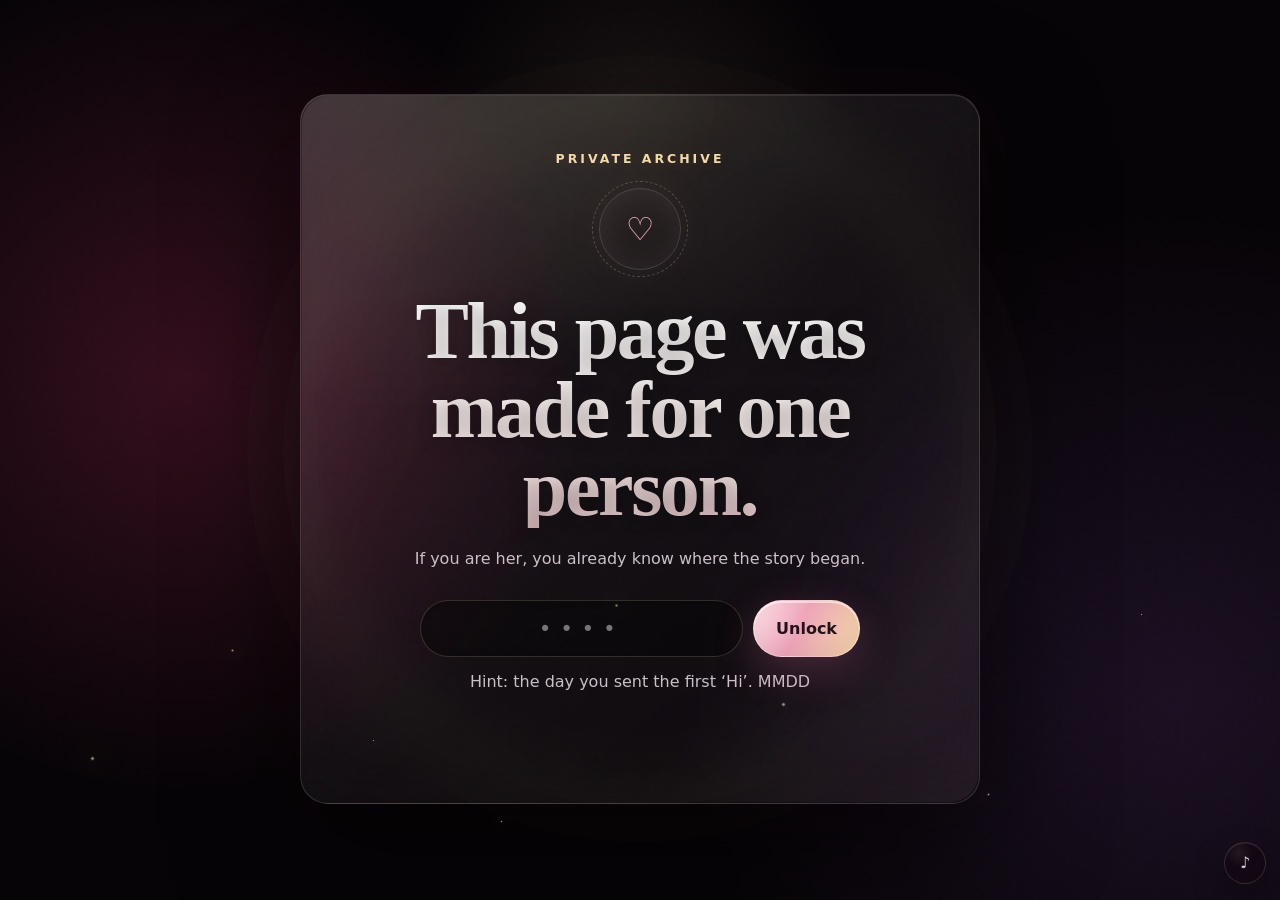
==== commit f4ef2e35: "Refresh stylesheet cache key for cinematic design pass" ====
--- a/index.html
+++ b/index.html
@@ -9,7 +9,7 @@
   <meta name="apple-mobile-web-app-status-bar-style" content="black-translucent" />
   <meta name="robots" content="noindex,nofollow,noarchive" />
   <title>Private Archive</title>
-  <link rel="stylesheet" href="styles.css" />
+  <link rel="stylesheet" href="styles.css?v=20260924-cinematic1" />
 </head>
 <body>
   <div class="grain" aria-hidden="true"></div>
@@ -278,8 +278,8 @@
 
   </main>
 
-  <script src="config.js"></script>
-  <script src="app.js"></script>
-  <script src="premium.js"></script>
+  <script src="config.js?v=20260923a"></script>
+  <script src="app.js?v=20260923-sofiarepair2"></script>
+  <script src="premium.js?v=20260923-sofiarepair2"></script>
 </body>
 </html>
--- a/styles.css
+++ b/styles.css
@@ -246,7 +246,7 @@
   --premium-ease:cubic-bezier(.2,.8,.2,1);
 }
 
-html{scroll-behavior:smooth;background:#070407;}
+html{scroll-behavior:auto;background:#070407;} /* native instant reset between scenes */
 body{
   background:
     radial-gradient(circle at 20% -10%,rgba(126,31,65,.24),transparent 30%),
@@ -1102,3 +1102,577 @@
   .song-sheet h3{font-size:2rem;}
   .sound-toggle::before{display:none;}
 }
+
+
+/* =========================================================
+   V3 PALAGI PERSISTENT PLAYER
+   Keep the YouTube player alive when the drawer is hidden.
+   ========================================================= */
+.song-sheet__actions{
+  display:grid;
+  grid-template-columns:1fr auto;
+  gap:8px;
+  margin:12px 0 10px;
+}
+.song-sheet__action{
+  min-height:42px;
+  border-radius:14px;
+  border:1px solid rgba(245,220,169,.16);
+  background:rgba(255,255,255,.055);
+  color:#fff7f2;
+  font:800 .72rem/1.2 ui-sans-serif,system-ui,sans-serif;
+  padding:10px 12px;
+}
+.song-sheet__action--danger{
+  color:#f5c3cf;
+  border-color:rgba(245,160,184,.18);
+}
+.sound-toggle.song-ready{
+  color:var(--premium-champagne,#f5dca9);
+  border-color:rgba(245,220,169,.48);
+  box-shadow:0 0 0 4px rgba(245,220,169,.07),0 12px 32px rgba(0,0,0,.42);
+}
+.sound-toggle.song-ready::before{
+  content:"PALAGI • READY";
+}
+.song-sheet.song-loaded .song-sheet__kicker::after{
+  content:"  •  PLAYER ACTIVE";
+  color:#93efbd;
+}
+@media(max-width:430px){
+  .song-sheet__actions{
+    grid-template-columns:1fr;
+  }
+}
+
+
+/* V3.1: PHONE VIEWPORT CONTAINMENT
+   Each scene owns its own viewport. The document itself must never scroll
+   behind the scenes when the mobile keyboard opens or closes. */
+html,body{
+  height:100%;
+  overflow:hidden!important;
+  overscroll-behavior:none;
+}
+.app-shell{
+  position:fixed;
+  inset:0;
+  width:100%;
+  height:100vh;
+  height:100dvh;
+  overflow:hidden;
+}
+.app-shell > .scene{
+  position:absolute;
+  inset:0;
+  width:100%;
+  height:100%;
+  min-height:0;
+  overflow-x:hidden;
+  overflow-y:auto;
+  overscroll-behavior-y:contain;
+}
+
+
+/* =========================================================
+   V3.2 MOBILE STORY CAPTION AND LAYOUT REPAIR
+   Presentation-only: no image assets or story content changed.
+   Photo area, caption area and navigation each keep their own space.
+   ========================================================= */
+@media (max-width:820px) {
+  #scene-story {
+    overflow:hidden !important;
+    display:none;
+    flex-direction:column;
+    padding-bottom:max(12px,env(safe-area-inset-bottom));
+  }
+  #scene-story.active {display:flex;}
+  #scene-story .topbar {
+    flex:0 0 auto;
+    margin-bottom:10px;
+  }
+  #scene-story .story-stage {
+    display:block;
+    flex:1 1 auto;
+    min-height:0;
+    width:100%;
+    overflow:hidden;
+  }
+  #scene-story .story-card.active,
+  #scene-story .story-card.active.proposal-card {
+    display:grid;
+    grid-template-columns:minmax(0,1fr);
+    grid-template-rows:minmax(0,1fr) auto;
+    height:100%;
+    min-height:0;
+    max-height:100%;
+    align-items:stretch;
+    gap:10px;
+  }
+  #scene-story .story-card > .story-media,
+  #scene-story .story-card > .story-collage,
+  #scene-story .story-card > .proposal-layout {
+    min-height:0;
+    max-height:100%;
+    height:100%;
+    width:100%;
+    box-sizing:border-box;
+  }
+  #scene-story .story-card > .story-media {
+    display:flex;
+    align-items:center;
+    justify-content:center;
+  }
+  #scene-story .story-card > .story-media img {
+    height:100%;
+    max-height:100%;
+    object-fit:contain;
+  }
+  #scene-story .story-collage {
+    align-items:center;
+  }
+  #scene-story .story-collage img {
+    height:100% !important;
+    max-height:100%;
+    object-fit:contain !important;
+  }
+  #scene-story .proposal-layout {align-items:stretch;}
+  #scene-story .proposal-layout video,
+  #scene-story .proposal-stills {height:100%;max-height:100%;}
+  #scene-story .proposal-stills img {height:100%;max-height:100%;}
+  #scene-story .story-copy {
+    min-height:0;
+    max-height:min(190px,29dvh);
+    overflow-y:auto;
+    overscroll-behavior:contain;
+    -webkit-overflow-scrolling:touch;
+    border:1px solid rgba(245,220,169,.18);
+    border-radius:17px;
+    padding:12px 14px;
+    background:linear-gradient(145deg,rgba(45,21,34,.96),rgba(17,10,18,.96));
+    box-shadow:0 8px 32px rgba(0,0,0,.22);
+  }
+  #scene-story .story-copy h3 {
+    font-size:clamp(1.18rem,5vw,1.48rem);
+    line-height:1.13;
+    margin:5px 0 6px;
+  }
+  #scene-story .story-copy p {
+    font-size:.86rem;
+    line-height:1.42;
+    margin:0;
+  }
+  #scene-story .story-date {font-size:.68rem;}
+  #scene-story .story-controls {
+    position:relative;
+    inset:auto;
+    flex:0 0 auto;
+    margin-top:10px;
+    z-index:12;
+  }
+}
+
+
+/* SOFIA REPAIR 2026-09-23: mobile-only viewport, captions and vault.
+   Protect photo assets, story content, game art and the Palagi player. */
+@media(max-width:820px){
+  #scene-lock{overflow-x:hidden!important;overflow-y:auto!important;overscroll-behavior:contain;align-items:safe center}
+  #scene-lock .lock-card{flex:0 0 auto;min-width:0;margin:auto}
+  #scene-story{display:none;overflow:hidden!important;flex-direction:column;min-height:0}
+  #scene-story.active{display:flex}
+  #scene-story .topbar{flex:0 0 auto;min-height:0;margin-bottom:9px}
+  #scene-story .story-stage{
+    display:block;flex:1 1 0%;min-height:0;height:auto;width:100%;
+    overflow-x:hidden!important;overflow-y:auto!important;
+    overscroll-behavior:contain;-webkit-overflow-scrolling:touch;scroll-padding-bottom:12px
+  }
+  #scene-story .story-card.active,#scene-story .story-card.active.proposal-card{
+    display:flex;flex-direction:column;align-items:stretch;width:100%;
+    height:auto;max-height:none;min-height:0;gap:12px;padding-bottom:12px
+  }
+  #scene-story .story-card>.story-media,#scene-story .story-card>.story-collage,#scene-story .story-card>.proposal-layout{
+    flex:0 0 auto;min-height:0!important;max-height:none;box-sizing:border-box
+  }
+  #scene-story .story-media:not(.phone-frame){
+    display:flex;width:100%;height:auto;min-height:0!important;
+    max-height:min(40dvh,350px)!important;align-items:center;justify-content:center
+  }
+  #scene-story .story-media:not(.phone-frame) img{
+    width:auto;max-width:100%;height:auto;max-height:min(39dvh,340px)!important;object-fit:contain
+  }
+  #scene-story .phone-frame{
+    width:min(250px,92%);height:auto;max-height:min(42dvh,360px)!important;margin-inline:auto
+  }
+  #scene-story .phone-frame img{display:block;width:100%;height:min(40dvh,340px)!important;max-height:100%;object-fit:contain}
+  #scene-story .story-collage,#scene-story .proposal-layout{
+    display:flex!important;width:100%;height:min(38dvh,340px)!important;
+    max-height:min(38dvh,340px)!important;overflow-x:auto;overflow-y:hidden;
+    align-items:stretch;-webkit-overflow-scrolling:touch;scroll-snap-type:x mandatory
+  }
+  #scene-story .story-collage img{
+    flex:0 0 82%;width:82%;height:100%!important;max-height:100%!important;object-fit:contain!important
+  }
+  #scene-story .proposal-layout video,#scene-story .proposal-layout .proposal-stills{
+    flex:0 0 92%;width:92%;height:100%;max-height:100%;object-fit:contain
+  }
+  #scene-story .proposal-stills img{height:100%!important;max-height:100%!important;object-fit:contain}
+  #scene-story .story-copy{
+    flex:0 0 auto;min-height:0;max-height:none!important;overflow:visible!important;
+    padding:13px 15px;box-sizing:border-box
+  }
+  #scene-story .story-copy h3{margin:5px 0 8px}
+  #scene-story .story-copy p{margin:0;overflow-wrap:anywhere}
+  #scene-story .story-controls{
+    position:relative!important;flex:0 0 auto;inset:auto!important;bottom:auto!important;
+    display:grid!important;grid-template-columns:40px minmax(50px,1fr) auto!important;
+    align-items:center;gap:7px;width:100%;margin:8px 0 0;padding:8px;box-sizing:border-box
+  }
+  #scene-story .story-controls .icon-btn{width:40px;height:40px;min-height:40px}
+  #scene-story .story-dots{display:flex;min-width:0;justify-content:center;gap:3px}
+  #scene-story .story-dot{flex:0 0 6px;width:6px;height:6px}
+  #scene-story .story-dot.active{flex-basis:16px;width:16px}
+  #scene-story .story-controls .primary-btn{
+    grid-column:auto!important;width:auto!important;max-width:none;min-height:40px;
+    padding:9px 11px;font-size:clamp(.7rem,3vw,.83rem);white-space:nowrap
+  }
+  #scene-vault{overflow-x:hidden!important;overflow-y:auto!important;overscroll-behavior:contain;align-items:stretch}
+  #scene-vault .vault-header,#scene-vault .vault-grid,#scene-vault .vault-panel{flex:0 0 auto}
+  #scene-vault .vault-panel{min-height:0;overflow:visible}
+  #scene-vault .vault-reveal{min-height:0}
+  #scene-vault .vault-reveal p{overflow-wrap:anywhere}
+  #scene-vault #to-cake{
+    position:static!important;flex:0 0 auto;align-self:center;
+    margin:27px auto max(26px,env(safe-area-inset-bottom));z-index:auto
+  }
+}
+.photo-lightbox{
+  grid-template-rows:minmax(0,1fr) auto;gap:12px;
+  padding-top:max(64px,calc(env(safe-area-inset-top) + 54px));
+  padding-bottom:max(22px,calc(env(safe-area-inset-bottom) + 16px))
+}
+.photo-lightbox__img{min-width:0;min-height:0;max-height:100%;object-fit:contain}
+.photo-lightbox__caption{
+  align-self:center;justify-self:center;width:fit-content;max-width:min(610px,100%);
+  max-height:min(24dvh,165px);overflow-y:auto;padding:10px 15px;
+  border:1px solid rgba(245,220,169,.25);border-radius:14px;
+  background:rgba(27,15,25,.91);color:#fff9f5;
+  font-size:clamp(.94rem,3.8vw,1.08rem);line-height:1.4;
+  text-align:center;letter-spacing:0;overflow-wrap:anywhere
+}
+@media(max-width:375px){
+  #scene-story .topbar h2{font-size:clamp(1.95rem,9vw,2.4rem)}
+  #scene-story .story-controls{gap:5px;padding:6px}
+  #scene-story .story-controls .primary-btn{padding-inline:8px;font-size:.68rem}
+}
+
+
+/* =========================================================
+   V4 CINEMATIC ROMANCE POLISH
+   Presentation-only. No media, content, navigation or behavior changes.
+   ========================================================= */
+:root{
+  --cinema-ink:#090509;
+  --cinema-wine:#4f172c;
+  --cinema-rose:#f1b8c8;
+  --cinema-gold:#f3d9a4;
+  --cinema-pearl:#fff8f3;
+  --cinema-line:rgba(255,239,225,.14);
+  --cinema-glow:0 0 34px rgba(243,217,164,.10);
+}
+
+body{
+  background:
+    radial-gradient(circle at 14% 4%,rgba(111,31,59,.20),transparent 30%),
+    radial-gradient(circle at 92% 88%,rgba(77,47,102,.13),transparent 34%),
+    var(--cinema-ink);
+}
+
+h1,h2,h3{
+  text-shadow:0 2px 18px rgba(0,0,0,.30);
+}
+h2,h3{
+  color:var(--cinema-pearl);
+}
+.eyebrow{
+  color:var(--cinema-gold);
+  text-shadow:0 0 18px rgba(243,217,164,.18);
+}
+.muted,.hint,.section-lede{
+  color:#cbbfc7;
+}
+
+.glass-card,
+.story-copy,
+.vault-card,
+.vault-reveal,
+.score-box,
+.story-count{
+  border-color:var(--cinema-line);
+}
+
+.primary-btn{
+  border:1px solid rgba(255,255,255,.24);
+  background:
+    linear-gradient(115deg,#ffe3ea 0%,#eda5ba 44%,#f3d9a4 100%);
+  box-shadow:
+    0 14px 40px rgba(210,102,142,.25),
+    0 2px 0 rgba(255,255,255,.52) inset,
+    0 -8px 20px rgba(142,66,93,.10) inset;
+}
+.ghost-btn,.light-outline,.icon-btn{
+  border-color:rgba(255,242,230,.19);
+  background:linear-gradient(145deg,rgba(255,255,255,.075),rgba(255,255,255,.025));
+  box-shadow:inset 0 1px 0 rgba(255,255,255,.07);
+}
+.primary-btn:focus-visible,
+.ghost-btn:focus-visible,
+.light-outline:focus-visible,
+.icon-btn:focus-visible{
+  box-shadow:0 0 0 4px rgba(243,217,164,.13),0 14px 40px rgba(0,0,0,.25);
+}
+
+.experience-progress{
+  background:rgba(255,255,255,.07);
+  box-shadow:0 1px 10px rgba(0,0,0,.35);
+}
+.experience-progress__bar{
+  background:linear-gradient(90deg,#eaa2b8 0%,#f3d9a4 62%,#fff7ef 100%);
+  box-shadow:0 0 18px rgba(243,217,164,.56);
+}
+
+.sound-toggle{
+  border-color:rgba(243,217,164,.20);
+  background:
+    radial-gradient(circle at 35% 25%,rgba(255,255,255,.09),transparent 36%),
+    rgba(17,8,15,.74);
+  box-shadow:0 14px 36px rgba(0,0,0,.44),inset 0 1px 0 rgba(255,255,255,.08);
+}
+
+.lock-card{
+  box-shadow:
+    0 42px 120px rgba(0,0,0,.60),
+    0 0 70px rgba(111,31,59,.08),
+    inset 0 1px 0 rgba(255,255,255,.08);
+}
+.lock-card .muted{
+  max-width:520px;
+  margin-inline:auto;
+}
+.pin-form input{
+  border-color:rgba(243,217,164,.17);
+}
+.pin-form input:focus{
+  border-color:rgba(243,217,164,.62);
+  box-shadow:0 0 0 4px rgba(243,217,164,.08),0 0 28px rgba(239,166,190,.08);
+}
+
+.hero-copy,.finale-copy{
+  filter:drop-shadow(0 18px 28px rgba(0,0,0,.18));
+}
+.hero-copy p,.finale-copy p{
+  color:#f1e8eb;
+  text-shadow:0 2px 14px rgba(0,0,0,.70);
+}
+.hero-copy .eyebrow,.finale-copy .eyebrow{
+  color:#ffe7b7;
+}
+.hero-shade{
+  background:
+    linear-gradient(180deg,rgba(4,2,4,.06) 0%,rgba(5,3,5,.12) 36%,rgba(7,4,7,.76) 72%,#070407 100%),
+    linear-gradient(90deg,rgba(7,4,7,.18),transparent 30%,transparent 70%,rgba(7,4,7,.18)),
+    radial-gradient(circle at 50% 34%,transparent 0 30%,rgba(0,0,0,.22) 86%);
+}
+
+#scene-story .topbar{
+  padding-bottom:12px;
+  border-bottom:1px solid rgba(255,239,225,.08);
+}
+#scene-story .topbar h2{
+  text-shadow:0 8px 34px rgba(0,0,0,.33);
+}
+.story-media,.story-collage,.proposal-layout{
+  border-color:rgba(243,217,164,.14);
+  box-shadow:
+    0 28px 82px rgba(0,0,0,.46),
+    0 0 0 1px rgba(255,255,255,.025),
+    inset 0 1px 0 rgba(255,255,255,.06);
+}
+.story-copy{
+  border:1px solid rgba(243,217,164,.11);
+  border-radius:20px;
+  background:
+    radial-gradient(circle at 0% 0%,rgba(243,217,164,.055),transparent 36%),
+    linear-gradient(145deg,rgba(255,255,255,.045),rgba(255,255,255,.014));
+  box-shadow:0 18px 48px rgba(0,0,0,.20),inset 0 1px 0 rgba(255,255,255,.04);
+}
+.story-copy h3{
+  color:#fff9f5;
+}
+.story-copy p{
+  color:#d6cbd1;
+}
+.story-date{
+  color:#f3d9a4;
+}
+.story-controls{
+  border-color:rgba(243,217,164,.12)!important;
+  box-shadow:0 18px 52px rgba(0,0,0,.30),inset 0 1px 0 rgba(255,255,255,.05)!important;
+}
+.story-dot{
+  box-shadow:0 0 0 1px rgba(255,255,255,.03);
+}
+.story-dot.active{
+  box-shadow:0 0 18px rgba(243,217,164,.23);
+}
+
+.chaos-card{
+  border:1px solid rgba(243,217,164,.18);
+  background:
+    linear-gradient(145deg,#f7f1eb,#e7ddd8);
+  box-shadow:
+    0 26px 62px rgba(0,0,0,.42),
+    0 0 0 1px rgba(255,255,255,.18) inset;
+}
+.chaos-card figcaption{
+  color:#3a2530;
+  text-shadow:none;
+  line-height:1.35;
+}
+.status-pill{
+  border-color:rgba(243,217,164,.20);
+  background:rgba(243,217,164,.06);
+  color:#f7dfb0;
+}
+
+.game-intro-card{
+  box-shadow:0 42px 110px rgba(0,0,0,.58),0 0 70px rgba(226,142,168,.05);
+}
+.avatar-chip img{
+  box-shadow:0 18px 46px rgba(0,0,0,.34),0 0 0 2px rgba(243,217,164,.11);
+}
+.game-shell{
+  border-color:rgba(243,217,164,.19);
+  box-shadow:
+    0 30px 90px rgba(0,0,0,.58),
+    0 0 54px rgba(114,73,145,.08),
+    inset 0 1px 0 rgba(255,255,255,.04);
+}
+.score-box span{
+  text-shadow:0 0 18px rgba(243,217,164,.18);
+}
+
+.vault-header h2{
+  text-shadow:0 8px 34px rgba(0,0,0,.34);
+}
+.vault-card{
+  border-color:rgba(243,217,164,.17);
+  background:
+    radial-gradient(circle at 12% 0%,rgba(243,217,164,.08),transparent 34%),
+    linear-gradient(145deg,rgba(255,255,255,.072),rgba(255,255,255,.018));
+}
+.vault-card:hover{
+  border-color:rgba(243,217,164,.42);
+  box-shadow:0 24px 58px rgba(0,0,0,.34),0 0 32px rgba(243,217,164,.05);
+}
+.vault-open{
+  color:#f1b8c8;
+}
+.vault-reveal{
+  border-color:rgba(243,217,164,.14);
+  background:
+    radial-gradient(circle at 0% 0%,rgba(243,217,164,.055),transparent 30%),
+    linear-gradient(145deg,rgba(255,255,255,.055),rgba(255,255,255,.016));
+}
+.vault-placeholder{
+  border-color:rgba(243,217,164,.18);
+  background:rgba(255,255,255,.018);
+}
+
+.cake-copy{
+  position:relative;
+  z-index:2;
+}
+.cake-copy h2{
+  background:linear-gradient(180deg,#fff 0%,#fff5ee 58%,#efc5cf 100%);
+  -webkit-background-clip:text;
+  background-clip:text;
+  color:transparent;
+  text-shadow:none;
+}
+.cake-copy p{
+  color:#d8ccd2;
+}
+.cake-wrap{
+  filter:
+    drop-shadow(0 38px 48px rgba(0,0,0,.48))
+    drop-shadow(0 0 24px rgba(255,190,90,.05));
+}
+.mic-actions{
+  position:relative;
+  z-index:3;
+}
+#mic-status{
+  color:#cdbfc7;
+}
+
+.finale-shade{
+  background:
+    linear-gradient(180deg,rgba(0,0,0,.04) 0%,rgba(0,0,0,.10) 38%,rgba(5,3,5,.77) 72%,#070407 100%),
+    radial-gradient(circle at 50% 32%,transparent 0 30%,rgba(0,0,0,.26) 88%);
+}
+.finale-actions .light-outline{
+  background:rgba(12,7,11,.45);
+  border-color:rgba(255,242,230,.24);
+}
+.finale-actions .light-outline:active{
+  border-color:rgba(243,217,164,.50);
+}
+
+.song-sheet{
+  border-color:rgba(243,217,164,.23);
+  background:
+    radial-gradient(circle at 12% 0%,rgba(243,217,164,.08),transparent 34%),
+    linear-gradient(145deg,rgba(29,15,25,.985),rgba(9,6,10,.985));
+  box-shadow:0 38px 110px rgba(0,0,0,.68),inset 0 1px 0 rgba(255,255,255,.07);
+}
+.song-sheet__frame{
+  border:1px solid rgba(243,217,164,.12);
+  box-shadow:0 20px 58px rgba(0,0,0,.50);
+}
+.song-sheet__action{
+  border-color:rgba(243,217,164,.18);
+}
+
+.photo-lightbox{
+  background:
+    radial-gradient(circle at 50% 18%,rgba(90,28,51,.14),transparent 35%),
+    rgba(4,2,4,.955);
+}
+.photo-lightbox__img{
+  box-shadow:0 34px 110px rgba(0,0,0,.78),0 0 0 1px rgba(255,255,255,.05);
+}
+.photo-lightbox__caption{
+  box-shadow:0 14px 40px rgba(0,0,0,.38),inset 0 1px 0 rgba(255,255,255,.04);
+}
+
+@media(max-width:820px){
+  #scene-story .story-copy{
+    border-color:rgba(243,217,164,.14);
+    background:
+      radial-gradient(circle at 0% 0%,rgba(243,217,164,.055),transparent 38%),
+      linear-gradient(145deg,rgba(45,21,34,.965),rgba(15,9,16,.965));
+  }
+  #scene-story .topbar{
+    border-bottom-color:rgba(255,239,225,.07);
+  }
+  .hero-copy,.finale-copy{
+    filter:none;
+  }
+  .chaos-card{
+    box-shadow:0 22px 48px rgba(0,0,0,.36);
+  }
+}
+
+@media(prefers-reduced-motion:reduce){
+  .primary-btn::after,.ghost-btn::after,.light-outline::after{display:none}
+}
